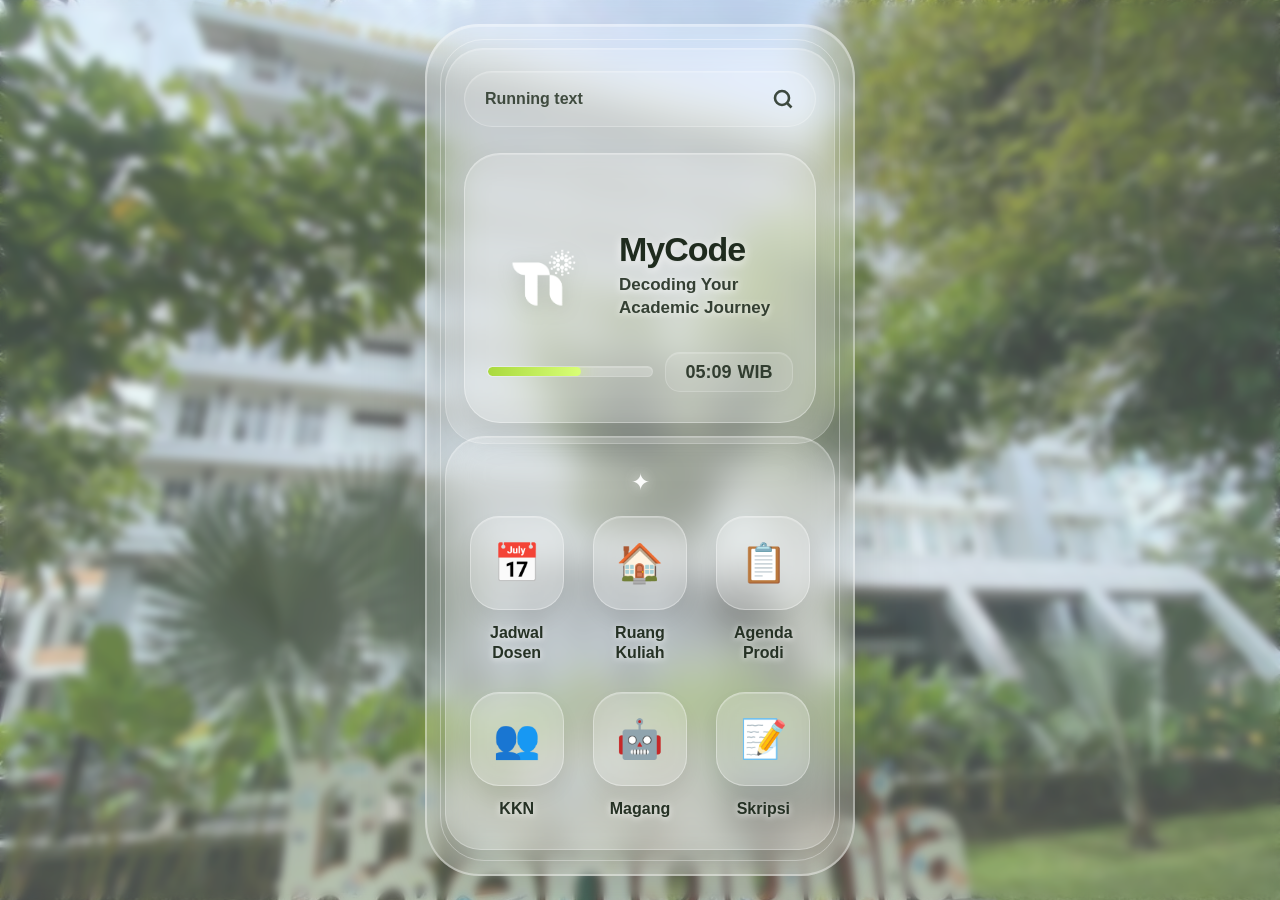
==== index.html @ 4a8749bf "Add files via upload" ====
<!DOCTYPE html>
<html lang="id">
<head>
  <meta charset="UTF-8" />
  <meta name="viewport" content="width=device-width, initial-scale=1.0" />
  <title>MyCode - TI UMY</title>
  <link rel="stylesheet" href="style.css" />
</head>
<body>
  <main class="app">
    <section class="top-panel">
      <div class="search">
        <span>Running text</span>
        <svg viewBox="0 0 24 24" fill="none" aria-hidden="true">
          <circle cx="11" cy="11" r="7"></circle>
          <path d="m16.5 16.5 4 4"></path>
        </svg>
      </div>

      <div class="hero">
        <div class="brand">
          <div class="logo-wrap">
            <img src="assets/logo-ti.png" alt="Logo TI UMY">
          </div>

          <div class="brand-text">
            <h1>MyCode</h1>
            <p>Decoding Your<br>Academic Journey</p>
          </div>
        </div>

        <div class="progress-line">
          <div class="progress"><div></div></div>
          <div class="clock-widget" aria-label="Jam WIB">
            <span class="clock-time" id="clock">00:00</span>
            <span class="clock-zone">WIB</span>
          </div>
        </div>
      </div>
    </section>

    <section class="bottom-panel">
      <div class="star">✦</div>
      <nav class="menu" aria-label="Menu utama">
        <a href="jadwal-dosen.html" aria-label="Buka halaman Jadwal Dosen">
          <div class="icon-card">📅</div>
          <div class="label">Jadwal<br>Dosen</div>
        </a>
        <a href="ruang-kuliah.html" aria-label="Buka halaman Ruang Kuliah">
          <div class="icon-card">🏠</div>
          <div class="label">Ruang<br>Kuliah</div>
        </a>
        <a href="agenda-prodi.html" aria-label="Buka halaman Agenda Prodi">
          <div class="icon-card">📋</div>
          <div class="label">Agenda<br>Prodi</div>
        </a>
        <a href="kkn.html" aria-label="Buka halaman KKN">
          <div class="icon-card">👥</div>
          <div class="label">KKN</div>
        </a>
        <a href="magang.html" aria-label="Buka halaman Magang">
          <div class="icon-card">🤖</div>
          <div class="label">Magang</div>
        </a>
        <a href="skripsi.html" aria-label="Buka halaman Skripsi">
          <div class="icon-card">📝</div>
          <div class="label">Skripsi</div>
        </a>
      </nav>
    </section>
  </main>

  <script src="script.js"></script>
</body>
</html>
---- style.css ----
:root {
  --white: rgba(255, 255, 255, 0.95);
  --green: #c9f35e;
  --green-dark: #a9d93e;
}

* {
  margin: 0;
  padding: 0;
  box-sizing: border-box;
}

html, body {
  width: 100%;
  min-height: 100%;
  font-family: "Segoe UI", Arial, sans-serif;
}

body {
  min-height: 100vh;
  display: flex;
  align-items: center;
  justify-content: center;
  padding: 18px;
  overflow-x: hidden;
  color: #263225;
  background:
    linear-gradient(rgba(230, 238, 246, 0.18), rgba(190, 203, 195, 0.28)),
    url("assets/bg-umy.jpg") center center / cover no-repeat fixed;
}

body::before {
  content: "";
  position: fixed;
  inset: 0;
  background: rgba(245, 248, 252, 0.10);
  backdrop-filter: blur(5px);
  -webkit-backdrop-filter: blur(5px);
  pointer-events: none;
  z-index: 0;
}

.app {
  position: relative;
  z-index: 1;
  width: min(92vw, 430px);
  min-height: 805px;
  border-radius: 54px;
  padding: 22px 18px 24px;
  background: rgba(255, 255, 255, 0.14);
  border: 2px solid rgba(255, 255, 255, 0.36);
  box-shadow:
    0 28px 80px rgba(0, 0, 0, 0.16),
    inset 0 1px 0 rgba(255, 255, 255, 0.30);
  backdrop-filter: blur(18px);
  -webkit-backdrop-filter: blur(18px);
  overflow: hidden;
}

.app::before {
  content: "";
  position: absolute;
  inset: 13px;
  border-radius: 44px;
  border: 1.5px solid rgba(255, 255, 255, 0.35);
  pointer-events: none;
  z-index: 1;
}

.top-panel {
  position: relative;
  z-index: 2;
  border-radius: 38px;
  padding: 22px 18px 20px;
  background: rgba(255, 255, 255, 0.13);
  border: 1.5px solid rgba(255, 255, 255, 0.24);
  backdrop-filter: blur(18px);
  -webkit-backdrop-filter: blur(18px);
  box-shadow: inset 0 1px 0 rgba(255, 255, 255, 0.20);
}

.search {
  height: 56px;
  border-radius: 999px;
  padding: 0 20px;
  margin-bottom: 26px;
  display: flex;
  align-items: center;
  justify-content: space-between;
  background: rgba(255,255,255,.11);
  border: 1.5px solid rgba(255,255,255,.25);
  color: rgba(38,50,37,.85);
  box-shadow: inset 0 1px 0 rgba(255,255,255,.15);
}

.search span { font-size: 16px; font-weight: 600; }
.search svg { width: 24px; height: 24px; stroke: rgba(38,50,37,.88); stroke-width: 2.6; }

.hero {
  position: relative;
  min-height: 270px;
  border-radius: 36px;
  padding: 24px 22px 20px;
  background: rgba(255,255,255,.13);
  border: 1.8px solid rgba(255,255,255,.34);
  backdrop-filter: blur(20px);
  -webkit-backdrop-filter: blur(20px);
  box-shadow: inset 0 1px 0 rgba(255,255,255,.24), 0 15px 36px rgba(0,0,0,.08);
  overflow: hidden;
}

.brand {
  position: relative;
  z-index: 2;
  display: flex;
  align-items: center;
  gap: 20px;
  margin-top: 42px;
}

.logo-wrap {
  width: 112px;
  height: 112px;
  flex: 0 0 112px;
  display: flex;
  align-items: center;
  justify-content: center;
}

.logo-wrap img {
  width: 104px;
  height: 104px;
  max-width: 100%;
  max-height: 100%;
  object-fit: contain;
  display: block;
  filter: drop-shadow(0 4px 10px rgba(0,0,0,.12)) brightness(1.08);
}

.brand-text {
  min-height: 104px;
  display: flex;
  flex-direction: column;
  justify-content: center;
  position: relative;
  z-index: 2;
  padding-right: 8px;
}

.brand-text h1 {
  font-size: 34px;
  line-height: 1;
  font-weight: 800;
  letter-spacing: -1px;
  color: #1f2b1e;
  text-shadow: 0 2px 8px rgba(255,255,255,.90), 0 1px 2px rgba(0,0,0,.10);
  margin-bottom: 8px;
}

.brand-text p {
  font-size: 17px;
  line-height: 1.32;
  font-weight: 600;
  color: rgba(38,50,37,.92);
  text-shadow: 0 1px 6px rgba(255,255,255,.82);
}

.progress-line {
  position: relative;
  z-index: 2;
  margin-top: 20px;
  display: flex;
  align-items: center;
  gap: 12px;
}

.progress {
  flex: 1 1 auto;
  min-width: 0;
  height: 11px;
  border-radius: 999px;
  background: rgba(255,255,255,.23);
  border: 1px solid rgba(255,255,255,.16);
  overflow: hidden;
  box-shadow: inset 0 1px 0 rgba(255,255,255,.18);
}

.progress div {
  width: 57%;
  height: 100%;
  border-radius: 999px;
  background: linear-gradient(90deg, var(--green-dark), #d9ff77);
  box-shadow: 0 0 18px rgba(201,243,94,.85);
}

.clock-widget {
  min-width: 128px;
  padding: 10px 14px;
  border-radius: 15px;
  background: rgba(255,255,255,.10);
  border: 1px solid rgba(255,255,255,.18);
  box-shadow: inset 0 1px 0 rgba(255,255,255,.16);
  display: inline-flex;
  align-items: center;
  justify-content: center;
  gap: 6px;
  text-align: center;
  line-height: 1;
  white-space: nowrap;
}

.clock-time,
.clock-zone {
  font-size: 18px;
  font-weight: 800;
  line-height: 1;
  margin: 0;
  display: inline-block;
  color: rgba(38,50,37,.92);
}

.bottom-panel {
  position: relative;
  z-index: 4;
  margin-top: -8px;
  padding: 32px 16px 30px;
  border-radius: 40px 40px 36px 36px;
  background: rgba(255,255,255,.15);
  border: 1.7px solid rgba(255,255,255,.28);
  backdrop-filter: blur(20px);
  -webkit-backdrop-filter: blur(20px);
  box-shadow: inset 0 1px 0 rgba(255,255,255,.20), 0 15px 36px rgba(0,0,0,.06);
}

.star {
  position: relative;
  z-index: 2;
  text-align: center;
  margin-bottom: 20px;
  font-size: 23px;
  color: rgba(255,255,255,.94);
  text-shadow: 0 0 13px rgba(255,255,255,.75);
}

.menu {
  position: relative;
  z-index: 2;
  display: grid;
  grid-template-columns: repeat(3, 1fr);
  gap: 28px 14px;
}

.menu a {
  display: block;
  text-decoration: none;
  color: #263225;
  text-align: center;
  -webkit-tap-highlight-color: transparent;
  transition: transform .22s ease, filter .22s ease;
}

.menu a:hover { transform: translateY(-5px); filter: brightness(1.08); }
.menu a:active { transform: scale(.96); }

.icon-card {
  width: 94px;
  height: 94px;
  margin: 0 auto 13px;
  border-radius: 29px;
  background: rgba(255,255,255,.15);
  border: 1.7px solid rgba(255,255,255,.34);
  display: grid;
  place-items: center;
  font-size: 38px;
  box-shadow: inset 0 1px 0 rgba(255,255,255,.23), 0 10px 20px rgba(0,0,0,.06);
  backdrop-filter: blur(18px);
  -webkit-backdrop-filter: blur(18px);
}

.label {
  font-size: 16px;
  font-weight: 800;
  line-height: 1.28;
  color: #263225;
  text-shadow: 0 1px 6px rgba(255,255,255,.82);
}

@media (max-width: 480px) {
  body { padding: 10px; align-items: flex-start; }
  .app {
    width: 100%;
    min-height: calc(100vh - 20px);
    border-radius: 42px;
    padding: 18px 14px 20px;
  }
  .app::before { inset: 10px; border-radius: 34px; }
  .top-panel { border-radius: 32px; padding: 18px 14px 22px; }
  .search { height: 52px; margin-bottom: 22px; }
  .hero { min-height: 245px; padding: 22px 18px 18px; }
  .brand { margin-top: 34px; gap: 14px; }
  .logo-wrap { width: 102px; height: 102px; flex: 0 0 102px; }
  .logo-wrap img { width: 94px; height: 94px; }
  .brand-text { min-height: 94px; padding-right: 0; }
  .brand-text h1 { font-size: 29px; margin-bottom: 8px; }
  .brand-text p { font-size: 14px; line-height: 1.28; }
  .progress-line { margin-top: 18px; gap: 10px; }
  .clock-widget { min-width: 116px; padding: 9px 12px; gap: 5px; }
  .clock-time, .clock-zone { font-size: 16px; }
  .bottom-panel { padding: 30px 12px 26px; }
  .menu { gap: 25px 8px; }
  .icon-card { width: 82px; height: 82px; border-radius: 25px; font-size: 34px; }
  .label { font-size: 14px; }
}
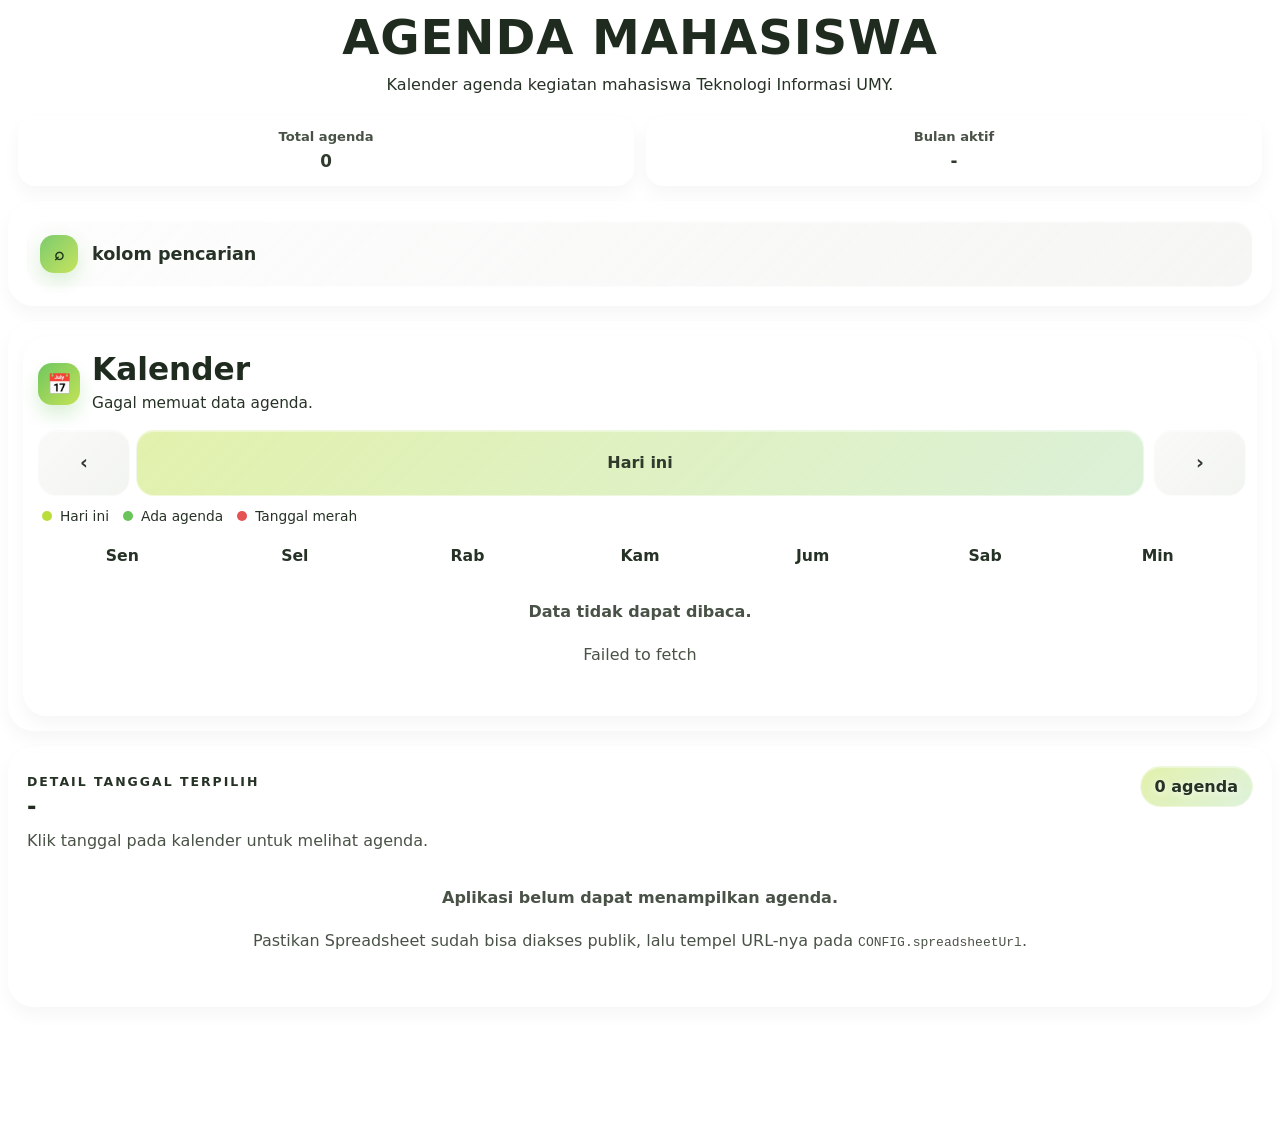
==== commit c51b112e: "Add files via upload" ====
--- a/index.html
+++ b/index.html
@@ -1,75 +1,1614 @@
 <!DOCTYPE html>
 <html lang="id">
 <head>
-  <meta charset="UTF-8" />
-  <meta name="viewport" content="width=device-width, initial-scale=1.0" />
-  <title>MyCode - TI UMY</title>
-  <link rel="stylesheet" href="style.css" />
+  <meta charset="UTF-8">
+  <meta name="viewport" content="width=device-width, initial-scale=1.0">
+  <title>Agenda Kegiatan Mahasiswa</title>
+  <meta name="description" content="Kalender agenda kegiatan mahasiswa berbasis Google Spreadsheet untuk GitHub Pages.">
+  <style>
+    :root{
+      --bg1:#b9c4b0;
+      --bg2:#d7dcd4;
+      --bg3:#8ea17d;
+      --card:rgba(235,238,232,0.55);
+      --card-strong:rgba(245,247,242,0.72);
+      --line:rgba(255,255,255,0.55);
+      --line-soft:rgba(255,255,255,0.28);
+      --text:#2f3a2d;
+      --muted:#495246;
+      --soft:#7c8378;
+      --primary:#b9de3a;
+      --primary-deep:#69c45a;
+      --danger:#e65151;
+      --danger-soft:rgba(230,81,81,0.12);
+      --shadow:0 18px 40px rgba(62,74,55,0.16);
+      --radius-xl:34px;
+      --radius-lg:24px;
+      --radius-md:18px;
+      --radius-sm:14px;
+      --font:Inter, ui-sans-serif, system-ui, -apple-system, BlinkMacSystemFont, "Segoe UI", sans-serif;
+    }
+
+    *{box-sizing:border-box}
+    html{scroll-behavior:smooth}
+    body{
+      margin:0;
+      min-height:100vh;
+      font-family:var(--font);
+      color:var(--text);
+      background:
+        radial-gradient(circle at 12% 18%, rgba(255,255,255,0.65), transparent 22%),
+        radial-gradient(circle at 82% 22%, rgba(183,204,149,0.5), transparent 18%),
+        radial-gradient(circle at 28% 80%, rgba(255,255,255,0.38), transparent 20%),
+        linear-gradient(135deg, var(--bg1), var(--bg2) 42%, #c8d0c1 70%, var(--bg3));
+      overflow-x:hidden;
+    }
+
+    body::before,
+    body::after{
+      content:"";
+      position:fixed;
+      inset:auto;
+      border-radius:999px;
+      filter:blur(85px);
+      opacity:.38;
+      pointer-events:none;
+      z-index:0;
+    }
+    body::before{
+      width:320px;height:320px;
+      left:-60px;top:120px;
+      background:rgba(120,163,88,.65);
+    }
+    body::after{
+      width:360px;height:360px;
+      right:-80px;top:40px;
+      background:rgba(255,255,255,.55);
+    }
+
+    button,input{font:inherit}
+    a{color:inherit}
+    .hidden{display:none !important}
+
+    .page-shell{
+      position:relative;
+      z-index:1;
+      width:min(780px, calc(100% - 24px));
+      margin:18px auto 34px;
+      padding:16px;
+    }
+
+    .page-shell::before,
+    .page-shell::after{
+      content:"";
+      position:absolute;
+      inset:0;
+      border-radius:40px;
+      background:rgba(240,243,237,0.26);
+      border:1px solid rgba(255,255,255,0.32);
+      backdrop-filter:blur(12px);
+      box-shadow:inset 0 1px 0 rgba(255,255,255,0.35);
+      pointer-events:none;
+    }
+    .page-shell::before{transform:translate(10px,10px); opacity:.6}
+    .page-shell::after{transform:translate(20px,20px); opacity:.32}
+
+    .app-card{
+      position:relative;
+      border-radius:38px;
+      background:linear-gradient(135deg, rgba(235,239,232,.78), rgba(217,223,212,.60));
+      border:1px solid rgba(255,255,255,.5);
+      backdrop-filter:blur(22px);
+      box-shadow:var(--shadow), inset 0 1px 0 rgba(255,255,255,.42);
+      padding:28px 20px 22px;
+    }
+
+    .app-header{
+      text-align:center;
+      padding:2px 10px 18px;
+    }
+
+    .eyebrow{
+      margin:0 0 8px;
+      font-size:.78rem;
+      letter-spacing:.16em;
+      font-weight:800;
+      text-transform:uppercase;
+      color:#4c5c47;
+    }
+
+    .app-header h1{
+      margin:0;
+      font-size:clamp(2rem, 5vw, 3rem);
+      line-height:1.05;
+      letter-spacing:.02em;
+      font-weight:900;
+      color:#2f3a2d;
+      text-transform:uppercase;
+    }
+
+    .subtitle{
+      margin:10px 0 0;
+      font-size:1rem;
+      color:var(--muted);
+      line-height:1.6;
+    }
+
+    .stats-strip{
+      display:grid;
+      grid-template-columns:repeat(2, minmax(0,1fr));
+      gap:12px;
+      margin-top:18px;
+    }
+
+    .stat-chip{
+      background:linear-gradient(135deg, rgba(246,248,244,.7), rgba(225,230,221,.55));
+      border:1px solid rgba(255,255,255,.48);
+      border-radius:18px;
+      padding:12px 14px;
+      box-shadow:inset 0 1px 0 rgba(255,255,255,.4);
+    }
+
+    .stat-chip span{
+      display:block;
+      font-size:.82rem;
+      color:var(--muted);
+      margin-bottom:6px;
+      font-weight:700;
+    }
+
+    .stat-chip strong{
+      display:block;
+      font-size:1.05rem;
+      line-height:1.35;
+      color:var(--text);
+    }
+
+    .config-tip{
+      margin:0 4px 14px;
+      padding:12px 14px;
+      border-radius:18px;
+      background:rgba(255,255,255,.26);
+      border:1px dashed rgba(255,255,255,.48);
+      color:var(--muted);
+      line-height:1.6;
+      font-size:.92rem;
+    }
+    .config-tip code{
+      background:rgba(47,58,45,.08);
+      padding:2px 6px;
+      border-radius:8px;
+    }
+
+    .search-panel,
+    .calendar-panel,
+    .detail-panel{
+      background:linear-gradient(135deg, rgba(241,243,239,.62), rgba(223,228,219,.48));
+      border:1px solid rgba(255,255,255,.48);
+      border-radius:26px;
+      box-shadow:inset 0 1px 0 rgba(255,255,255,.42);
+      backdrop-filter:blur(16px);
+    }
+
+    .search-panel{
+      padding:18px;
+      margin-bottom:16px;
+    }
+
+    .search-row{
+      display:grid;
+      grid-template-columns:minmax(0,1fr);
+      gap:12px;
+      align-items:center;
+    }
+
+    .search-wrap{
+      display:flex;
+      align-items:center;
+      gap:12px;
+      min-height:66px;
+      padding:0 18px 0 12px;
+      border-radius:20px;
+      background:linear-gradient(135deg, rgba(250,251,249,.48), rgba(224,228,220,.30));
+      border:1px solid rgba(255,255,255,.5);
+      box-shadow:inset 0 1px 0 rgba(255,255,255,.45);
+    }
+
+    .search-wrap:focus-within{
+      border-color:rgba(185,222,58,.78);
+      box-shadow:0 10px 18px rgba(98,124,57,.10), inset 0 1px 0 rgba(255,255,255,.45);
+    }
+
+    .search-icon-btn{
+      border:0;
+      background:transparent;
+      padding:0;
+      display:inline-flex;
+      align-items:center;
+      justify-content:center;
+      cursor:pointer;
+      flex-shrink:0;
+    }
+
+    .search-icon{
+      width:38px;
+      height:38px;
+      border-radius:14px;
+      display:inline-flex;
+      align-items:center;
+      justify-content:center;
+      background:linear-gradient(135deg, rgba(106,196,90,.88), rgba(186,222,58,.82));
+      color:#20351b;
+      font-size:1.05rem;
+      font-weight:900;
+      flex-shrink:0;
+      box-shadow:0 8px 18px rgba(106,196,90,.22);
+      transition:transform .18s ease, box-shadow .18s ease, filter .18s ease;
+    }
+
+    .search-icon-btn:hover .search-icon,
+    .search-icon-btn:focus-visible .search-icon{
+      transform:translateY(-1px) scale(1.02);
+      box-shadow:0 10px 20px rgba(106,196,90,.26);
+      filter:brightness(1.02);
+    }
+
+    .search-icon-btn:focus-visible{
+      outline:none;
+    }
+
+    .search-wrap input{
+      width:100%;
+      border:0;
+      outline:0;
+      background:transparent;
+      color:var(--text);
+      font-size:1.1rem;
+      font-weight:700;
+    }
+    .search-wrap input::placeholder{color:#5f685d; font-weight:700}
+
+    .ghost-btn,
+    .secondary-btn,
+    .nav-btn{
+      border:1px solid rgba(255,255,255,.48);
+      border-radius:18px;
+      background:linear-gradient(135deg, rgba(246,248,245,.62), rgba(223,228,219,.4));
+      color:var(--text);
+      cursor:pointer;
+      box-shadow:inset 0 1px 0 rgba(255,255,255,.42);
+      transition:transform .18s ease, box-shadow .18s ease, background .18s ease;
+      font-weight:800;
+    }
+
+    .ghost-btn,
+    .secondary-btn{
+      min-height:66px;
+      padding:0 18px;
+    }
+
+    .nav-btn{
+      min-height:54px;
+      min-width:92px;
+      padding:0 14px;
+      font-size:1.2rem;
+    }
+
+    .secondary-btn{
+      background:linear-gradient(135deg, rgba(186,222,58,.42), rgba(106,196,90,.24));
+    }
+
+    .ghost-btn:hover,
+    .secondary-btn:hover,
+    .nav-btn:hover{
+      transform:translateY(-1px);
+      box-shadow:0 10px 18px rgba(62,74,55,.12), inset 0 1px 0 rgba(255,255,255,.42);
+    }
+
+    .calendar-panel{
+      padding:14px;
+      margin-bottom:16px;
+    }
+
+    .month-card{
+      padding:14px;
+      border-radius:24px;
+      background:linear-gradient(135deg, rgba(244,246,241,.52), rgba(221,227,217,.34));
+      border:1px solid rgba(255,255,255,.45);
+      box-shadow:inset 0 1px 0 rgba(255,255,255,.42);
+    }
+
+    .month-head{
+      display:flex;
+      align-items:center;
+      gap:12px;
+      margin-bottom:14px;
+    }
+
+    .month-icon{
+      width:42px;
+      height:42px;
+      border-radius:14px;
+      display:flex;
+      align-items:center;
+      justify-content:center;
+      background:linear-gradient(135deg, rgba(106,196,90,.96), rgba(186,222,58,.86));
+      box-shadow:0 10px 18px rgba(106,196,90,.24);
+      font-size:1.25rem;
+    }
+
+    .month-title-wrap h2{
+      margin:0;
+      font-size:1.95rem;
+      line-height:1.1;
+      color:var(--text);
+      font-weight:900;
+    }
+
+    .month-title-wrap p{
+      margin:6px 0 0;
+      color:var(--muted);
+      line-height:1.55;
+      font-size:.96rem;
+    }
+
+    .month-controls{
+      display:grid;
+      grid-template-columns:88px minmax(0,1fr) 88px;
+      gap:10px;
+      margin-bottom:12px;
+    }
+
+    .legend{
+      display:flex;
+      gap:14px;
+      flex-wrap:wrap;
+      align-items:center;
+      font-size:.86rem;
+      color:var(--muted);
+      margin:0 4px 14px;
+    }
+    .legend span{display:inline-flex; align-items:center; gap:8px}
+    .legend-dot{
+      width:10px;
+      height:10px;
+      border-radius:999px;
+      display:inline-block;
+      box-shadow:0 0 0 4px rgba(255,255,255,.18);
+    }
+    .today-dot{background:var(--primary)}
+    .agenda-dot{background:var(--primary-deep)}
+    .holiday-dot{background:var(--danger)}
+
+    .calendar-head{
+      display:grid;
+      grid-template-columns:repeat(7, minmax(0,1fr));
+      gap:8px;
+      margin-bottom:8px;
+      padding:0 2px;
+    }
+    .calendar-head div{
+      text-align:center;
+      padding:8px 2px;
+      font-size:.98rem;
+      font-weight:800;
+      color:#2f3a2d;
+    }
+    .calendar-head div:last-child{color:var(--danger)}
+
+    .calendar-grid{
+      display:grid;
+      grid-template-columns:repeat(7, minmax(0,1fr));
+      gap:8px;
+    }
+
+    .calendar-cell{
+      min-height:78px;
+      border:1px solid rgba(255,255,255,.42);
+      border-radius:16px;
+      background:linear-gradient(135deg, rgba(249,250,248,.4), rgba(224,229,220,.22));
+      box-shadow:inset 0 1px 0 rgba(255,255,255,.42);
+      position:relative;
+      padding:10px 8px 20px;
+      cursor:pointer;
+      overflow:hidden;
+      transition:transform .16s ease, box-shadow .16s ease, border-color .16s ease;
+    }
+
+    .calendar-cell:hover{
+      transform:translateY(-1px);
+      box-shadow:0 10px 16px rgba(62,74,55,.10), inset 0 1px 0 rgba(255,255,255,.42);
+    }
+
+    .calendar-cell.outside-month{
+      opacity:.42;
+    }
+
+    .calendar-cell.selected{
+      border-color:rgba(185,222,58,.95);
+      box-shadow:0 12px 22px rgba(98,124,57,.12), inset 0 0 0 1px rgba(185,222,58,.65);
+    }
+
+    .calendar-cell.today .calendar-day-number{
+      border:2px solid rgba(185,222,58,.95);
+      background:rgba(255,255,255,.26);
+    }
+
+    .calendar-cell.selected .calendar-day-number{
+      border:2px solid rgba(185,222,58,.95);
+      background:rgba(185,222,58,.18);
+    }
+
+    .calendar-cell.holiday .calendar-day-number,
+    .calendar-cell.sunday .calendar-day-number{
+      color:var(--danger);
+    }
+
+    .calendar-day-top{
+      display:flex;
+      align-items:flex-start;
+      justify-content:flex-start;
+      margin-bottom:0;
+    }
+
+    .calendar-day-number{
+      width:34px;
+      height:34px;
+      display:flex;
+      align-items:center;
+      justify-content:center;
+      border-radius:999px;
+      border:2px solid transparent;
+      color:var(--text);
+      font-weight:900;
+      font-size:1.08rem;
+      line-height:1;
+      margin:0 auto;
+    }
+
+    .day-flags,
+    .calendar-holiday-name,
+    .calendar-agenda-preview{
+      display:none !important;
+    }
+
+    .agenda-markers{
+      position:absolute;
+      left:0;
+      right:0;
+      bottom:7px;
+      display:flex;
+      justify-content:center;
+      align-items:center;
+      gap:6px;
+    }
+
+    .marker-dot{
+      width:5px;
+      height:5px;
+      border-radius:999px;
+      background:var(--primary-deep);
+      box-shadow:none;
+    }
+
+    .marker-text{
+      display:none;
+    }
+
+    .calendar-cell.holiday .agenda-markers .marker-dot,
+    .calendar-cell.sunday .agenda-markers .marker-dot{
+      background:var(--danger);
+    }
+
+    .detail-panel{
+      padding:18px;
+    }
+
+    .detail-header{
+      display:flex;
+      justify-content:space-between;
+      gap:12px;
+      align-items:flex-start;
+      margin-bottom:14px;
+    }
+
+    .detail-header h2{
+      margin:0;
+      font-size:1.42rem;
+      line-height:1.3;
+    }
+
+    .detail-header p{
+      margin:6px 0 0;
+      color:var(--muted);
+      line-height:1.6;
+    }
+
+    .selected-badge{
+      flex-shrink:0;
+      background:linear-gradient(135deg, rgba(186,222,58,.42), rgba(106,196,90,.22));
+      border:1px solid rgba(255,255,255,.45);
+      border-radius:999px;
+      padding:10px 14px;
+      font-weight:900;
+      color:var(--text);
+      box-shadow:inset 0 1px 0 rgba(255,255,255,.42);
+      white-space:nowrap;
+    }
+
+    .holiday-banner{
+      margin-bottom:12px;
+      padding:12px 14px;
+      border-radius:16px;
+      background:rgba(230,81,81,.1);
+      color:#a83b3b;
+      border:1px solid rgba(230,81,81,.16);
+      line-height:1.6;
+      font-size:.95rem;
+    }
+
+    .agenda-list{
+      display:grid;
+      gap:12px;
+    }
+
+    .agenda-card{
+      border-radius:20px;
+      border:1px solid rgba(255,255,255,.45);
+      background:linear-gradient(135deg, rgba(249,250,248,.5), rgba(224,229,220,.3));
+      box-shadow:inset 0 1px 0 rgba(255,255,255,.42);
+      padding:16px;
+    }
+
+    .agenda-card-top{
+      display:flex;
+      justify-content:space-between;
+      gap:10px;
+      align-items:flex-start;
+      margin-bottom:12px;
+    }
+
+    .agenda-category{
+      margin:0 0 6px;
+      color:#57734a;
+      font-size:.8rem;
+      font-weight:900;
+      text-transform:uppercase;
+      letter-spacing:.08em;
+    }
+
+    .agenda-title{
+      margin:0;
+      font-size:1.12rem;
+      line-height:1.45;
+      color:var(--text);
+    }
+
+    .agenda-status{
+      border-radius:999px;
+      padding:8px 10px;
+      background:linear-gradient(135deg, rgba(186,222,58,.35), rgba(106,196,90,.18));
+      border:1px solid rgba(255,255,255,.42);
+      font-size:.78rem;
+      font-weight:900;
+      text-align:center;
+      min-width:110px;
+    }
+
+    .agenda-meta-grid{
+      display:grid;
+      grid-template-columns:repeat(2, minmax(0,1fr));
+      gap:10px;
+      margin-bottom:12px;
+    }
+
+    .agenda-meta-grid div{
+      border-radius:16px;
+      background:rgba(255,255,255,.22);
+      border:1px solid rgba(255,255,255,.36);
+      padding:12px;
+    }
+
+    .agenda-meta-grid span{
+      display:block;
+      color:var(--muted);
+      font-size:.78rem;
+      margin-bottom:6px;
+      font-weight:700;
+    }
+
+    .agenda-meta-grid strong{
+      display:block;
+      line-height:1.55;
+      color:var(--text);
+    }
+
+    .agenda-description{
+      margin:0 0 12px;
+      color:var(--muted);
+      line-height:1.72;
+    }
+
+    .agenda-tags{
+      display:flex;
+      flex-wrap:wrap;
+      gap:8px;
+      margin-bottom:12px;
+    }
+
+    .agenda-tag{
+      display:inline-flex;
+      align-items:center;
+      gap:6px;
+      border-radius:999px;
+      padding:8px 10px;
+      background:rgba(255,255,255,.24);
+      border:1px solid rgba(255,255,255,.36);
+      color:var(--text);
+      font-size:.82rem;
+      font-weight:800;
+    }
+
+    .agenda-links{
+      display:flex;
+      gap:10px;
+      flex-wrap:wrap;
+      margin-bottom:10px;
+    }
+
+    .agenda-links a{
+      text-decoration:none;
+      padding:10px 14px;
+      border-radius:999px;
+      background:linear-gradient(135deg, rgba(106,196,90,.92), rgba(186,222,58,.82));
+      color:#20351b;
+      font-weight:900;
+      box-shadow:0 8px 16px rgba(106,196,90,.18);
+    }
+
+    .agenda-footer{
+      display:flex;
+      justify-content:space-between;
+      gap:10px;
+      flex-wrap:wrap;
+      color:var(--muted);
+      font-size:.84rem;
+      padding-top:8px;
+      border-top:1px solid rgba(255,255,255,.34);
+    }
+
+    .empty-state{
+      padding:16px;
+      border-radius:18px;
+      background:rgba(255,255,255,.18);
+      border:1px solid rgba(255,255,255,.32);
+      color:var(--muted);
+      line-height:1.7;
+      text-align:center;
+    }
+
+    @media (max-width: 720px){
+      .page-shell{
+        width:min(100% - 14px, 780px);
+        padding:10px;
+        margin:10px auto 26px;
+      }
+      .page-shell::before{transform:translate(7px,7px)}
+      .page-shell::after{transform:translate(14px,14px)}
+      .app-card{padding:22px 14px 18px}
+      .month-title-wrap h2{font-size:1.7rem}
+      .month-controls{grid-template-columns:70px minmax(0,1fr) 70px}
+      .nav-btn{min-width:70px}
+      .stats-strip,
+      .agenda-meta-grid,
+      .search-row{grid-template-columns:1fr}
+      .ghost-btn,.secondary-btn{min-height:58px}
+      .calendar-head div{font-size:.86rem}
+      .calendar-cell{min-height:66px;padding:8px 4px 16px}
+      .calendar-day-number{width:30px;height:30px;font-size:1rem}
+      .detail-header,
+      .agenda-card-top,
+      .agenda-footer{flex-direction:column}
+      .selected-badge{white-space:normal}
+    }
+  </style>
+<style>
+
+          html,
+          body {
+            background: transparent !important;
+            background-image: none !important;
+            min-height: 100% !important;
+            width: 100% !important;
+            overflow-x: hidden !important;
+            overflow-y: auto !important;
+            scrollbar-width: none !important;
+            -ms-overflow-style: none !important;
+            color: #263225 !important;
+          }
+
+          html::-webkit-scrollbar,
+          body::-webkit-scrollbar,
+          *::-webkit-scrollbar,
+          .page-shell::-webkit-scrollbar,
+          .app-card::-webkit-scrollbar,
+          .detail-panel::-webkit-scrollbar,
+          .agenda-list::-webkit-scrollbar {
+            width: 0 !important;
+            height: 0 !important;
+            display: none !important;
+            background: transparent !important;
+          }
+
+          *,
+          .page-shell,
+          .app-card,
+          .detail-panel,
+          .agenda-list {
+            scrollbar-width: none !important;
+            -ms-overflow-style: none !important;
+          }
+
+          body {
+            display: block !important;
+            padding: 0 !important;
+            margin: 0 !important;
+          }
+
+          body::before,
+          body::after,
+          .page-shell::before,
+          .page-shell::after {
+            display: none !important;
+            content: none !important;
+            opacity: 0 !important;
+            background: transparent !important;
+            box-shadow: none !important;
+            border: 0 !important;
+          }
+
+          .page-shell,
+          .app-card {
+            width: 100% !important;
+            max-width: 100% !important;
+            min-height: auto !important;
+            height: auto !important;
+            margin: 0 !important;
+          }
+
+          .page-shell {
+            padding: 0 !important;
+            background: transparent !important;
+            border: 0 !important;
+            box-shadow: none !important;
+            backdrop-filter: none !important;
+            -webkit-backdrop-filter: none !important;
+          }
+
+          .app-card {
+            padding: 8px 8px 116px !important;
+            border-radius: 0 !important;
+            background: transparent !important;
+            border: 0 !important;
+            box-shadow: none !important;
+            backdrop-filter: none !important;
+            -webkit-backdrop-filter: none !important;
+            overflow: visible !important;
+          }
+
+          .app-header {
+            padding: 4px 10px 16px !important;
+          }
+
+          .search-panel,
+          .calendar-panel,
+          .detail-panel,
+          .month-card,
+          .stat-chip {
+            background: rgba(255,255,255,.22) !important;
+            border: 1.3px solid rgba(255,255,255,.46) !important;
+            box-shadow: inset 0 1px 0 rgba(255,255,255,.26), 0 8px 18px rgba(0,0,0,.04) !important;
+            backdrop-filter: blur(10px) !important;
+            -webkit-backdrop-filter: blur(10px) !important;
+          }
+
+          .config-tip {
+            background: rgba(255,255,255,.18) !important;
+            border-color: rgba(255,255,255,.46) !important;
+            color: #485244 !important;
+          }
+
+          h1,
+          h2,
+          h3,
+          .subtitle,
+          .eyebrow,
+          .calendar-head div,
+          .month-title-wrap p,
+          .legend,
+          .agenda-description,
+          .agenda-footer,
+          .selected-badge,
+          .agenda-meta-grid span,
+          .agenda-meta-grid strong,
+          .agenda-status,
+          .agenda-title,
+          .agenda-category,
+          .agenda-tag,
+          .search-wrap input,
+          .search-wrap input::placeholder {
+            color: #263225 !important;
+            text-shadow: 0 1px 6px rgba(255,255,255,.82) !important;
+          }
+
+          .app-header h1,
+          .month-title-wrap h2,
+          .detail-header h2 {
+            color: #1f2b1e !important;
+            text-shadow: 0 2px 8px rgba(255,255,255,.90), 0 1px 2px rgba(0,0,0,.08) !important;
+          }
+
+          .calendar-cell.outside-month {
+            opacity: .56 !important;
+          }
+
+          .calendar-cell.today .calendar-day-number {
+            border-color: rgba(185,222,58,.95) !important;
+            background: rgba(185,222,58,.18) !important;
+          }
+
+          .calendar-cell.sunday .calendar-day-number,
+          .calendar-cell.holiday .calendar-day-number {
+            color: #d13b3b !important;
+          }
+
+          .legend-dot {
+            box-shadow: none !important;
+          }
+
+          .agenda-links a {
+            color: #20351b !important;
+            text-shadow: none !important;
+          }
+
+          @media (max-width: 480px) {
+            .app-card {
+              padding: 6px 6px 116px !important;
+            }
+
+            .app-header {
+              padding-bottom: 14px !important;
+            }
+
+            .month-title-wrap h2 {
+              font-size: 1.58rem !important;
+            }
+
+            .calendar-cell {
+              min-height: 64px !important;
+            }
+
+            .calendar-day-number {
+              width: 30px !important;
+              height: 30px !important;
+              font-size: 1rem !important;
+            }
+          }
+        
+</style>
 </head>
 <body>
-  <main class="app">
-    <section class="top-panel">
-      <div class="search">
-        <span>Running text</span>
-        <svg viewBox="0 0 24 24" fill="none" aria-hidden="true">
-          <circle cx="11" cy="11" r="7"></circle>
-          <path d="m16.5 16.5 4 4"></path>
-        </svg>
-      </div>
-
-      <div class="hero">
-        <div class="brand">
-          <div class="logo-wrap">
-            <img src="assets/logo-ti.png" alt="Logo TI UMY">
+  <div class="page-shell">
+    <div class="app-card">
+      <header class="app-header">
+              <h1>Agenda Mahasiswa</h1>
+        <p class="subtitle">Kalender agenda kegiatan mahasiswa Teknologi Informasi UMY.</p>
+        <div class="stats-strip">
+          <div class="stat-chip">
+            <span>Total agenda</span>
+            <strong id="agendaCount">0</strong>
           </div>
-
-          <div class="brand-text">
-            <h1>MyCode</h1>
-            <p>Decoding Your<br>Academic Journey</p>
+          <div class="stat-chip">
+            <span>Bulan aktif</span>
+            <strong id="activeMonthLabel">-</strong>
           </div>
         </div>
-
-        <div class="progress-line">
-          <div class="progress"><div></div></div>
-          <div class="clock-widget" aria-label="Jam WIB">
-            <span class="clock-time" id="clock">00:00</span>
-            <span class="clock-zone">WIB</span>
+      </header>
+
+      <div class="config-tip hidden" id="configTip">
+        Data masih belum terhubung. Pastikan URL ada pada <code>CONFIG.spreadsheetUrl</code>.
+      </div>
+
+      <section class="search-panel">
+        <div class="search-row">
+          <div class="search-wrap">
+            <button id="searchBtn" class="search-icon-btn" type="button" aria-label="Cari agenda">
+              <span class="search-icon">⌕</span>
+            </button>
+            <input id="searchInput" type="search" placeholder="kolom pencarian">
           </div>
         </div>
+      </section>
+
+      <section class="calendar-panel">
+        <div class="month-card">
+          <div class="month-head">
+            <div class="month-icon">📅</div>
+            <div class="month-title-wrap">
+              <h2 id="monthTitle">Kalender</h2>
+              <p id="calendarHint">Memuat data agenda...</p>
+            </div>
+          </div>
+
+          <div class="month-controls">
+            <button id="prevMonthBtn" class="nav-btn" type="button" aria-label="Bulan sebelumnya">‹</button>
+            <button id="todayBtn" class="secondary-btn" type="button">Hari ini</button>
+            <button id="nextMonthBtn" class="nav-btn" type="button" aria-label="Bulan berikutnya">›</button>
+          </div>
+
+          <div class="legend">
+            <span><i class="legend-dot today-dot"></i>Hari ini</span>
+            <span><i class="legend-dot agenda-dot"></i>Ada agenda</span>
+            <span><i class="legend-dot holiday-dot"></i>Tanggal merah</span>
+          </div>
+
+          <div class="calendar-head" id="calendarHead"></div>
+          <div class="calendar-grid" id="calendarGrid"></div>
+        </div>
+      </section>
+
+      <section class="detail-panel">
+        <div class="detail-header">
+          <div>
+            <p class="eyebrow">Detail tanggal terpilih</p>
+            <h2 id="selectedDateTitle">-</h2>
+            <p id="selectedDateMeta">Klik tanggal pada kalender untuk melihat agenda.</p>
+          </div>
+          <div class="selected-badge" id="selectedCountBadge">0 agenda</div>
+        </div>
+
+        <div id="holidayBanner" class="holiday-banner hidden"></div>
+        <div id="agendaList" class="agenda-list"></div>
+      </section>
+    </div>
+  </div>
+
+  <template id="agendaCardTemplate">
+    <article class="agenda-card">
+      <div class="agenda-card-top">
+        <div>
+          <p class="agenda-category"></p>
+          <h3 class="agenda-title"></h3>
+        </div>
+        <span class="agenda-status"></span>
       </div>
-    </section>
-
-    <section class="bottom-panel">
-      <div class="star">✦</div>
-      <nav class="menu" aria-label="Menu utama">
-        <a href="jadwal-dosen.html" aria-label="Buka halaman Jadwal Dosen">
-          <div class="icon-card">📅</div>
-          <div class="label">Jadwal<br>Dosen</div>
-        </a>
-        <a href="ruang-kuliah.html" aria-label="Buka halaman Ruang Kuliah">
-          <div class="icon-card">🏠</div>
-          <div class="label">Ruang<br>Kuliah</div>
-        </a>
-        <a href="agenda-prodi.html" aria-label="Buka halaman Agenda Prodi">
-          <div class="icon-card">📋</div>
-          <div class="label">Agenda<br>Prodi</div>
-        </a>
-        <a href="kkn.html" aria-label="Buka halaman KKN">
-          <div class="icon-card">👥</div>
-          <div class="label">KKN</div>
-        </a>
-        <a href="magang.html" aria-label="Buka halaman Magang">
-          <div class="icon-card">🤖</div>
-          <div class="label">Magang</div>
-        </a>
-        <a href="skripsi.html" aria-label="Buka halaman Skripsi">
-          <div class="icon-card">📝</div>
-          <div class="label">Skripsi</div>
-        </a>
-      </nav>
-    </section>
-  </main>
-
-  <script src="script.js"></script>
+
+      <div class="agenda-meta-grid">
+        <div><span>Waktu</span><strong class="agenda-time">-</strong></div>
+        <div><span>Lokasi</span><strong class="agenda-location">-</strong></div>
+        <div><span>Penyelenggara</span><strong class="agenda-organizer">-</strong></div>
+        <div><span>Peserta</span><strong class="agenda-target">-</strong></div>
+      </div>
+
+      <p class="agenda-description"></p>
+      <div class="agenda-tags"></div>
+
+      <div class="agenda-links">
+        <a class="agenda-register hidden" target="_blank" rel="noopener noreferrer">Pendaftaran</a>
+        <a class="agenda-poster hidden" target="_blank" rel="noopener noreferrer">Poster</a>
+      </div>
+
+      <div class="agenda-footer">
+        <span class="agenda-contact">Kontak: -</span>
+        <span class="agenda-source">Sumber: -</span>
+      </div>
+    </article>
+  </template>
+
+  <script>
+
+    const CONFIG = {
+      spreadsheetUrl: "https://docs.google.com/spreadsheets/d/e/2PACX-1vQ2ZZEAnDNqv4szhclwE9n5aRbF7d4IFiOdrrex8ZIlyE7hkzjh0JiC3jlW-_Uu8A/pub?gid=186972263&single=true&output=csv",
+      sheetName: "Agenda_Kegiatan",
+      sheetGid: "",
+      holidayCountryCode: "ID",
+      holidayApiBase: "https://date.nager.at/api/v3/PublicHolidays"
+    };
+
+    const DAY_NAMES = ["Sen", "Sel", "Rab", "Kam", "Jum", "Sab", "Min"];
+    const MONTH_NAMES = [
+      "Januari", "Februari", "Maret", "April", "Mei", "Juni",
+      "Juli", "Agustus", "September", "Oktober", "November", "Desember"
+    ];
+
+    const FIELD_ALIASES = {
+      title: ["judul_kegiatan", "judul", "nama_kegiatan", "kegiatan"],
+      category: ["kategori", "jenis", "tipe"],
+      date: ["tanggal", "tgl", "tanggal_kegiatan"],
+      timeStart: ["waktu_mulai", "jam_mulai", "mulai"],
+      timeEnd: ["waktu_selesai", "jam_selesai", "selesai"],
+      location: ["lokasi", "tempat"],
+      mode: ["mode_kegiatan", "mode", "pelaksanaan"],
+      organizer: ["penyelenggara", "organizer"],
+      target: ["target_peserta", "sasaran_peserta", "peserta"],
+      description: ["deskripsi_singkat", "deskripsi", "keterangan"],
+      deadline: ["deadline_pendaftaran", "batas_pendaftaran", "deadline"],
+      registerLink: ["link_pendaftaran", "link_daftar", "pendaftaran"],
+      contact: ["contact_person", "cp", "kontak"],
+      cost: ["biaya", "harga"],
+      benefit: ["benefit", "manfaat"],
+      status: ["status", "status_kegiatan"],
+      poster: ["poster_url", "poster", "link_poster"],
+      source: ["sumber_info", "sumber"]
+    };
+
+    const state = {
+      allAgendas: [],
+      filteredAgendas: [],
+      currentMonth: new Date(),
+      selectedDate: toISODate(new Date()),
+      searchTerm: "",
+      holidaysByYear: new Map(),
+      holidayErrorYears: new Set()
+    };
+
+    const elements = {
+      calendarHead: document.getElementById("calendarHead"),
+      calendarGrid: document.getElementById("calendarGrid"),
+      monthTitle: document.getElementById("monthTitle"),
+      calendarHint: document.getElementById("calendarHint"),
+      selectedDateTitle: document.getElementById("selectedDateTitle"),
+      selectedDateMeta: document.getElementById("selectedDateMeta"),
+      selectedCountBadge: document.getElementById("selectedCountBadge"),
+      holidayBanner: document.getElementById("holidayBanner"),
+      agendaList: document.getElementById("agendaList"),
+      agendaCardTemplate: document.getElementById("agendaCardTemplate"),
+      searchInput: document.getElementById("searchInput"),
+      searchBtn: document.getElementById("searchBtn"),
+      prevMonthBtn: document.getElementById("prevMonthBtn"),
+      nextMonthBtn: document.getElementById("nextMonthBtn"),
+      todayBtn: document.getElementById("todayBtn"),
+      agendaCount: document.getElementById("agendaCount"),
+      activeMonthLabel: document.getElementById("activeMonthLabel"),
+      configTip: document.getElementById("configTip")
+    };
+
+    function normalizeHeader(value) {
+      return String(value || "")
+        .trim()
+        .toLowerCase()
+        .replace(/\s+/g, "_")
+        .replace(/[^a-z0-9_]/g, "");
+    }
+
+    function pickValue(record, aliases) {
+      for (const alias of aliases) {
+        const value = record[alias];
+        if (value !== undefined && value !== null && String(value).trim() !== "") return value;
+      }
+      return "";
+    }
+
+    function toISODate(date) {
+      const year = date.getFullYear();
+      const month = String(date.getMonth() + 1).padStart(2, "0");
+      const day = String(date.getDate()).padStart(2, "0");
+      return `${year}-${month}-${day}`;
+    }
+
+    function parseISODate(isoDate) {
+      const [year, month, day] = String(isoDate).split("-").map(Number);
+      return new Date(year, (month || 1) - 1, day || 1);
+    }
+
+    function formatLongDate(isoDate) {
+      return new Intl.DateTimeFormat("id-ID", {
+        weekday: "long",
+        day: "numeric",
+        month: "long",
+        year: "numeric"
+      }).format(parseISODate(isoDate));
+    }
+
+    function formatMonthYear(date) {
+      return `${MONTH_NAMES[date.getMonth()]} ${date.getFullYear()}`;
+    }
+
+    function normalizeDate(value) {
+      if (value === null || value === undefined || value === "") return "";
+      const raw = String(value).trim();
+      if (!raw) return "";
+      if (/^\d{4}-\d{2}-\d{2}$/.test(raw)) return raw;
+      const slashToDash = raw.replace(/\//g, "-");
+      if (/^\d{1,2}-\d{1,2}-\d{4}$/.test(slashToDash)) {
+        const [d, m, y] = slashToDash.split("-").map(Number);
+        return `${y}-${String(m).padStart(2, "0")}-${String(d).padStart(2, "0")}`;
+      }
+      const parsed = new Date(raw);
+      return Number.isNaN(parsed.getTime()) ? "" : toISODate(parsed);
+    }
+
+    function normalizeTime(value) {
+      if (value === null || value === undefined || value === "") return "";
+      const raw = String(value).trim();
+      if (!raw) return "";
+      const hm = raw.match(/^(\d{1,2})(?::|\.)(\d{1,2})$/);
+      if (hm) return `${String(Number(hm[1])).padStart(2, "0")}:${String(Number(hm[2])).padStart(2, "0")}`;
+      const h = raw.match(/^(\d{1,2})$/);
+      if (h) return `${String(Number(h[1])).padStart(2, "0")}:00`;
+      return raw;
+    }
+
+    function escapeHtml(value) {
+      return String(value ?? "")
+        .replace(/&/g, "&amp;")
+        .replace(/</g, "&lt;")
+        .replace(/>/g, "&gt;")
+        .replace(/\"/g, "&quot;")
+        .replace(/'/g, "&#039;");
+    }
+
+    function buildTimeLabel(item) {
+      if (item.timeStart && item.timeEnd) return `${item.timeStart} - ${item.timeEnd}`;
+      if (item.timeStart) return item.timeStart;
+      if (item.timeEnd) return item.timeEnd;
+      return "Belum diatur";
+    }
+
+    function buildSearchIndex(item) {
+      return [
+        item.title, item.category, item.location, item.organizer,
+        item.target, item.description, item.status, item.mode,
+        item.contact, item.source, item.benefit
+      ].join(" ").toLowerCase();
+    }
+
+    function getAgendasForDate(isoDate) {
+      return state.filteredAgendas.filter(item => item.date === isoDate);
+    }
+
+    function getHolidayForDate(isoDate) {
+      const year = Number(String(isoDate).slice(0, 4));
+      const yearMap = state.holidaysByYear.get(year);
+      return yearMap ? yearMap.get(isoDate) : null;
+    }
+
+    function normalizeSpreadsheetUrl(url) {
+      const raw = String(url || "").trim();
+      if (!raw || raw === "GANTI_DENGAN_URL_GOOGLE_SHEET_ANDA") return "";
+      if (raw.includes("output=csv") || raw.includes("tqx=out:csv") || raw.includes("format=csv")) return raw;
+
+      try {
+        const parsed = new URL(raw);
+        const match = parsed.pathname.match(/\/spreadsheets\/d\/([^/]+)/i);
+        if (!match) return raw;
+        const spreadsheetId = match[1];
+        const gid = CONFIG.sheetGid || parsed.searchParams.get("gid") || "0";
+        if (CONFIG.sheetName) {
+          return `https://docs.google.com/spreadsheets/d/${spreadsheetId}/gviz/tq?tqx=out:csv&sheet=${encodeURIComponent(CONFIG.sheetName)}`;
+        }
+        return `https://docs.google.com/spreadsheets/d/${spreadsheetId}/export?format=csv&gid=${encodeURIComponent(gid)}`;
+      } catch (_) {
+        return raw;
+      }
+    }
+
+    function parseCsv(csvText) {
+      const rows = [];
+      let row = [];
+      let value = "";
+      let inQuotes = false;
+
+      for (let i = 0; i < csvText.length; i += 1) {
+        const char = csvText[i];
+        const next = csvText[i + 1];
+
+        if (char === '"') {
+          if (inQuotes && next === '"') {
+            value += '"';
+            i += 1;
+          } else {
+            inQuotes = !inQuotes;
+          }
+          continue;
+        }
+
+        if (char === ',' && !inQuotes) {
+          row.push(value);
+          value = "";
+          continue;
+        }
+
+        if ((char === '\n' || char === '\r') && !inQuotes) {
+          if (char === '\r' && next === '\n') i += 1;
+          row.push(value);
+          value = "";
+          if (row.some(cell => String(cell).trim() !== "")) rows.push(row);
+          row = [];
+          continue;
+        }
+
+        value += char;
+      }
+
+      row.push(value);
+      if (row.some(cell => String(cell).trim() !== "")) rows.push(row);
+      if (!rows.length) return [];
+
+      const headers = rows[0].map(normalizeHeader);
+      return rows.slice(1).map(cells => {
+        const record = {};
+        headers.forEach((header, index) => {
+          record[header] = (cells[index] || "").trim();
+        });
+        return record;
+      });
+    }
+
+    async function fetchSpreadsheetData() {
+      const finalUrl = normalizeSpreadsheetUrl(CONFIG.spreadsheetUrl);
+      if (!finalUrl) throw new Error("URL spreadsheet belum diisi pada CONFIG.spreadsheetUrl.");
+
+      const response = await fetch(finalUrl, { cache: "no-store" });
+      if (!response.ok) throw new Error(`Spreadsheet gagal dibaca (${response.status}).`);
+
+      const csvText = await response.text();
+      const rows = parseCsv(csvText);
+      if (!rows.length) throw new Error("Data spreadsheet kosong atau format CSV tidak terbaca.");
+
+      return rows
+        .map(row => {
+          const item = {
+            title: String(pickValue(row, FIELD_ALIASES.title) || "").trim(),
+            category: String(pickValue(row, FIELD_ALIASES.category) || "").trim(),
+            date: normalizeDate(pickValue(row, FIELD_ALIASES.date)),
+            timeStart: normalizeTime(pickValue(row, FIELD_ALIASES.timeStart)),
+            timeEnd: normalizeTime(pickValue(row, FIELD_ALIASES.timeEnd)),
+            location: String(pickValue(row, FIELD_ALIASES.location) || "").trim(),
+            mode: String(pickValue(row, FIELD_ALIASES.mode) || "").trim(),
+            organizer: String(pickValue(row, FIELD_ALIASES.organizer) || "").trim(),
+            target: String(pickValue(row, FIELD_ALIASES.target) || "").trim(),
+            description: String(pickValue(row, FIELD_ALIASES.description) || "").trim(),
+            deadline: normalizeDate(pickValue(row, FIELD_ALIASES.deadline)),
+            registerLink: String(pickValue(row, FIELD_ALIASES.registerLink) || "").trim(),
+            contact: String(pickValue(row, FIELD_ALIASES.contact) || "").trim(),
+            cost: String(pickValue(row, FIELD_ALIASES.cost) || "").trim(),
+            benefit: String(pickValue(row, FIELD_ALIASES.benefit) || "").trim(),
+            status: String(pickValue(row, FIELD_ALIASES.status) || "").trim(),
+            poster: String(pickValue(row, FIELD_ALIASES.poster) || "").trim(),
+            source: String(pickValue(row, FIELD_ALIASES.source) || "").trim()
+          };
+          item.searchIndex = buildSearchIndex(item);
+          return item;
+        })
+        .filter(item => item.title && item.date)
+        .sort((a, b) => `${a.date}${a.timeStart}`.localeCompare(`${b.date}${b.timeStart}`));
+    }
+
+    async function ensureHolidays(year) {
+      if (state.holidaysByYear.has(year) || state.holidayErrorYears.has(year)) return;
+      try {
+        const response = await fetch(`${CONFIG.holidayApiBase}/${year}/${CONFIG.holidayCountryCode}`, { cache: "no-store" });
+        if (!response.ok) throw new Error(`Holiday API ${response.status}`);
+        const rows = await response.json();
+        const mapped = new Map();
+        rows.forEach(item => {
+          if (item && item.date) {
+            mapped.set(item.date, {
+              localName: item.localName || item.name || "Hari libur",
+              name: item.name || item.localName || "Hari libur"
+            });
+          }
+        });
+        state.holidaysByYear.set(year, mapped);
+      } catch (error) {
+        console.error("Gagal memuat hari libur nasional:", error);
+        state.holidayErrorYears.add(year);
+      }
+    }
+
+    function renderWeekHeader() {
+      elements.calendarHead.innerHTML = DAY_NAMES.map(day => `<div>${day}</div>`).join("");
+    }
+
+    function renderCalendar() {
+      const monthStart = new Date(state.currentMonth.getFullYear(), state.currentMonth.getMonth(), 1);
+      const firstDayIndex = (monthStart.getDay() + 6) % 7;
+      const gridStart = new Date(monthStart);
+      gridStart.setDate(monthStart.getDate() - firstDayIndex);
+
+      elements.monthTitle.textContent = formatMonthYear(state.currentMonth);
+      elements.activeMonthLabel.textContent = formatMonthYear(state.currentMonth);
+
+      const monthAgendaCount = state.filteredAgendas.filter(item => {
+        const date = parseISODate(item.date);
+        return date.getFullYear() === state.currentMonth.getFullYear() && date.getMonth() === state.currentMonth.getMonth();
+      }).length;
+
+      const holidayNote = state.holidayErrorYears.has(state.currentMonth.getFullYear())
+        ? "Tanggal merah nasional belum berhasil dimuat. Hari Minggu tetap berwarna merah."
+        : "Klik tanggal untuk melihat detail kegiatan di bawah kalender.";
+
+      elements.calendarHint.textContent = `${monthAgendaCount} agenda pada bulan ini • ${holidayNote}`;
+
+      const fragments = [];
+
+      for (let i = 0; i < 42; i += 1) {
+        const cellDate = new Date(gridStart);
+        cellDate.setDate(gridStart.getDate() + i);
+        const isoDate = toISODate(cellDate);
+        const inCurrentMonth = cellDate.getMonth() === state.currentMonth.getMonth();
+        const agendas = getAgendasForDate(isoDate);
+        const holiday = getHolidayForDate(isoDate);
+        const isSunday = cellDate.getDay() === 0;
+        const isToday = isoDate === toISODate(new Date());
+        const isSelected = isoDate === state.selectedDate;
+        const previewTitle = agendas[0] ? agendas[0].title : "";
+        const classes = ["calendar-cell"];
+        const flags = [];
+
+        if (!inCurrentMonth) classes.push("outside-month");
+        if (holiday) classes.push("holiday");
+        if (isSunday) classes.push("sunday");
+        if (isToday) classes.push("today");
+        if (isSelected) classes.push("selected");
+
+        if (isToday) flags.push('<span class="flag flag-today">Hari ini</span>');
+        if (holiday || isSunday) flags.push('<span class="flag flag-holiday">Merah</span>');
+        if (agendas.length) flags.push(`<span class="flag flag-agenda">${agendas.length} agenda</span>`);
+
+        fragments.push(`
+          <button type="button" class="${classes.join(" ")}" data-date="${isoDate}">
+            <div class="calendar-day-top">
+              <span class="calendar-day-number">${cellDate.getDate()}</span>
+              <span class="day-flags">${flags.join("")}</span>
+            </div>
+            ${holiday ? `<div class="calendar-holiday-name">${escapeHtml(holiday.localName)}</div>` : (isSunday ? `<div class="calendar-holiday-name">Minggu</div>` : `<div class="calendar-holiday-name"></div>`)}
+            ${previewTitle ? `<div class="calendar-agenda-preview">${escapeHtml(previewTitle)}</div>` : `<div class="calendar-agenda-preview"></div>`}
+            ${agendas.length ? `<div class="agenda-markers"><span class="marker-dot"></span><span class="marker-text">Ada kegiatan</span></div>` : ""}
+          </button>
+        `);
+      }
+
+      elements.calendarGrid.innerHTML = fragments.join("");
+    }
+
+    function renderDetails() {
+      const agendas = getAgendasForDate(state.selectedDate);
+      const holiday = getHolidayForDate(state.selectedDate);
+      const selectedDateObj = parseISODate(state.selectedDate);
+      const isSunday = selectedDateObj.getDay() === 0;
+
+      elements.selectedDateTitle.textContent = formatLongDate(state.selectedDate);
+      elements.selectedDateMeta.textContent = agendas.length
+        ? `Menampilkan ${agendas.length} agenda untuk tanggal ini.`
+        : "Belum ada agenda yang sesuai untuk tanggal ini.";
+      elements.selectedCountBadge.textContent = `${agendas.length} agenda`;
+
+      if (holiday || isSunday) {
+        const parts = [];
+        if (holiday) parts.push(`<strong>${escapeHtml(holiday.localName)}</strong>`);
+        if (isSunday) parts.push("Tanggal ini juga jatuh pada hari Minggu.");
+        elements.holidayBanner.innerHTML = parts.join(" • ");
+        elements.holidayBanner.classList.remove("hidden");
+      } else {
+        elements.holidayBanner.innerHTML = "";
+        elements.holidayBanner.classList.add("hidden");
+      }
+
+      if (!agendas.length) {
+        elements.agendaList.innerHTML = `
+          <div class="empty-state">
+            <strong>Tidak ada agenda pada tanggal ini.</strong>
+            <p>Silakan pilih tanggal lain atau ubah kata kunci pencarian.</p>
+          </div>
+        `;
+        return;
+      }
+
+      const fragment = document.createDocumentFragment();
+      agendas.forEach(item => {
+        const node = elements.agendaCardTemplate.content.cloneNode(true);
+        node.querySelector(".agenda-category").textContent = item.category || "Agenda";
+        node.querySelector(".agenda-title").textContent = item.title;
+        node.querySelector(".agenda-status").textContent = item.status || "Terjadwal";
+        node.querySelector(".agenda-time").textContent = buildTimeLabel(item);
+        node.querySelector(".agenda-location").textContent = item.location || "Belum diatur";
+        node.querySelector(".agenda-organizer").textContent = item.organizer || "Belum diatur";
+        node.querySelector(".agenda-target").textContent = item.target || "Umum";
+        node.querySelector(".agenda-description").textContent = item.description || "Tidak ada deskripsi singkat.";
+        node.querySelector(".agenda-contact").textContent = `Kontak: ${item.contact || "Belum tersedia"}`;
+        node.querySelector(".agenda-source").textContent = `Sumber: ${item.source || "Belum tersedia"}`;
+
+        const tags = node.querySelector(".agenda-tags");
+        [
+          item.mode ? `Mode: ${item.mode}` : "",
+          item.cost ? `Biaya: ${item.cost}` : "",
+          item.deadline ? `Batas daftar: ${formatLongDate(item.deadline)}` : "",
+          item.benefit ? `Benefit: ${item.benefit}` : ""
+        ].filter(Boolean).forEach(text => {
+          const chip = document.createElement("span");
+          chip.className = "agenda-tag";
+          chip.textContent = text;
+          tags.appendChild(chip);
+        });
+
+        const registerLink = node.querySelector(".agenda-register");
+        if (item.registerLink) {
+          registerLink.href = item.registerLink;
+          registerLink.classList.remove("hidden");
+        }
+
+        const posterLink = node.querySelector(".agenda-poster");
+        if (item.poster) {
+          posterLink.href = item.poster;
+          posterLink.classList.remove("hidden");
+        }
+
+        const statusNode = node.querySelector(".agenda-status");
+        const loweredStatus = (item.status || "").toLowerCase();
+        if (loweredStatus.includes("ditutup") || loweredStatus.includes("batal")) {
+          statusNode.style.background = "rgba(220,38,38,0.12)";
+          statusNode.style.color = "#dc2626";
+        } else if (loweredStatus.includes("dibuka")) {
+          statusNode.style.background = "rgba(37,99,235,0.12)";
+          statusNode.style.color = "#2563eb";
+        }
+
+        fragment.appendChild(node);
+      });
+
+      elements.agendaList.innerHTML = "";
+      elements.agendaList.appendChild(fragment);
+    }
+
+    function alignSelectionToCurrentMonth() {
+      const selected = parseISODate(state.selectedDate);
+      const sameMonth = selected.getFullYear() === state.currentMonth.getFullYear() && selected.getMonth() === state.currentMonth.getMonth();
+      if (sameMonth) return;
+
+      const today = new Date();
+      const currentMonthIsToday = today.getFullYear() === state.currentMonth.getFullYear() && today.getMonth() === state.currentMonth.getMonth();
+
+      state.selectedDate = currentMonthIsToday
+        ? toISODate(today)
+        : toISODate(new Date(state.currentMonth.getFullYear(), state.currentMonth.getMonth(), 1));
+    }
+
+    function syncSelectionAfterFilter() {
+      const selectedDateObj = parseISODate(state.selectedDate);
+      const sameMonth = selectedDateObj.getFullYear() === state.currentMonth.getFullYear() && selectedDateObj.getMonth() === state.currentMonth.getMonth();
+
+      if (sameMonth) return;
+
+      state.selectedDate = toISODate(new Date(state.currentMonth.getFullYear(), state.currentMonth.getMonth(), 1));
+    }
+
+    function applySearch() {
+      const keyword = state.searchTerm.trim().toLowerCase();
+      state.filteredAgendas = keyword
+        ? state.allAgendas.filter(item => item.searchIndex.includes(keyword))
+        : [...state.allAgendas];
+
+      elements.agendaCount.textContent = String(state.filteredAgendas.length);
+      syncSelectionAfterFilter();
+      renderCalendar();
+      renderDetails();
+    }
+
+    function attachEvents() {
+      const runSearch = () => {
+        state.searchTerm = elements.searchInput.value;
+        applySearch();
+      };
+
+      elements.searchBtn.addEventListener("click", runSearch);
+
+      elements.searchInput.addEventListener("keydown", event => {
+        if (event.key === "Enter") {
+          event.preventDefault();
+          runSearch();
+        }
+      });
+
+      elements.searchInput.addEventListener("input", event => {
+        if (!event.target.value.trim()) {
+          state.searchTerm = "";
+          applySearch();
+        }
+      });
+
+      elements.prevMonthBtn.addEventListener("click", async () => {
+        state.currentMonth = new Date(state.currentMonth.getFullYear(), state.currentMonth.getMonth() - 1, 1);
+        await ensureHolidays(state.currentMonth.getFullYear());
+        alignSelectionToCurrentMonth();
+        renderCalendar();
+        renderDetails();
+      });
+
+      elements.nextMonthBtn.addEventListener("click", async () => {
+        state.currentMonth = new Date(state.currentMonth.getFullYear(), state.currentMonth.getMonth() + 1, 1);
+        await ensureHolidays(state.currentMonth.getFullYear());
+        alignSelectionToCurrentMonth();
+        renderCalendar();
+        renderDetails();
+      });
+
+      elements.todayBtn.addEventListener("click", async () => {
+        const today = new Date();
+        state.currentMonth = new Date(today.getFullYear(), today.getMonth(), 1);
+        state.selectedDate = toISODate(today);
+        await ensureHolidays(state.currentMonth.getFullYear());
+        renderCalendar();
+        renderDetails();
+      });
+
+      elements.calendarGrid.addEventListener("click", async event => {
+        const cell = event.target.closest("[data-date]");
+        if (!cell) return;
+        const isoDate = cell.dataset.date;
+        const clickedDate = parseISODate(isoDate);
+        state.selectedDate = isoDate;
+
+        if (clickedDate.getMonth() !== state.currentMonth.getMonth() || clickedDate.getFullYear() !== state.currentMonth.getFullYear()) {
+          state.currentMonth = new Date(clickedDate.getFullYear(), clickedDate.getMonth(), 1);
+          await ensureHolidays(state.currentMonth.getFullYear());
+        }
+
+        renderCalendar();
+        renderDetails();
+        document.querySelector('.detail-panel')?.scrollIntoView({ behavior: 'smooth', block: 'start' });
+      });
+    }
+
+    async function init() {
+      renderWeekHeader();
+      elements.calendarHint.textContent = "Membaca data spreadsheet...";
+
+      try {
+        const today = new Date();
+        state.currentMonth = new Date(today.getFullYear(), today.getMonth(), 1);
+        state.selectedDate = toISODate(today);
+
+        const agendas = await fetchSpreadsheetData();
+        state.allAgendas = agendas;
+        state.filteredAgendas = [...agendas];
+        elements.agendaCount.textContent = String(agendas.length);
+
+        const years = new Set([
+          state.currentMonth.getFullYear(),
+          ...agendas.map(item => Number(String(item.date).slice(0, 4))).filter(Boolean)
+        ]);
+        await Promise.all([...years].map(year => ensureHolidays(year)));
+
+        alignSelectionToCurrentMonth();
+
+        if (normalizeSpreadsheetUrl(CONFIG.spreadsheetUrl)) {
+          elements.configTip.classList.add("hidden");
+        }
+
+        attachEvents();
+        applySearch();
+      } catch (error) {
+        console.error(error);
+        elements.calendarHint.textContent = "Gagal memuat data agenda.";
+        elements.calendarGrid.innerHTML = `
+          <div class="empty-state" style="grid-column: 1 / -1;">
+            <strong>Data tidak dapat dibaca.</strong>
+            <p>${escapeHtml(error.message)}</p>
+          </div>
+        `;
+        elements.agendaList.innerHTML = `
+          <div class="empty-state">
+            <strong>Aplikasi belum dapat menampilkan agenda.</strong>
+            <p>Pastikan Spreadsheet sudah bisa diakses publik, lalu tempel URL-nya pada <code>CONFIG.spreadsheetUrl</code>.</p>
+          </div>
+        `;
+      }
+    }
+
+    init();
+  
+  </script>
 </body>
-</html>
+</html>
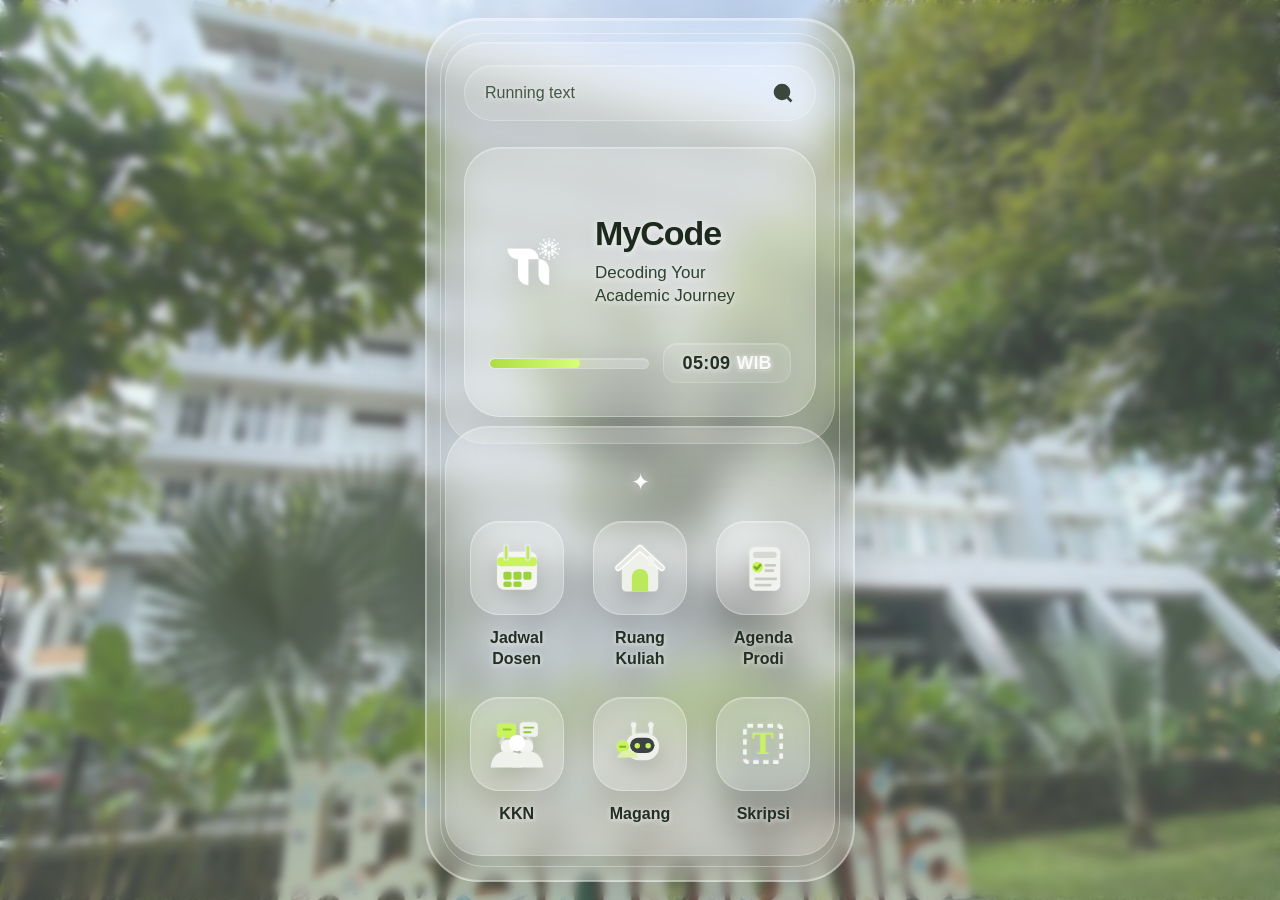
==== commit e7b2d490: "Add files via upload" ====
--- a/index.html
+++ b/index.html
@@ -1,1614 +1,47 @@
 <!DOCTYPE html>
 <html lang="id">
 <head>
-  <meta charset="UTF-8">
-  <meta name="viewport" content="width=device-width, initial-scale=1.0">
-  <title>Agenda Kegiatan Mahasiswa</title>
-  <meta name="description" content="Kalender agenda kegiatan mahasiswa berbasis Google Spreadsheet untuk GitHub Pages.">
-  <style>
-    :root{
-      --bg1:#b9c4b0;
-      --bg2:#d7dcd4;
-      --bg3:#8ea17d;
-      --card:rgba(235,238,232,0.55);
-      --card-strong:rgba(245,247,242,0.72);
-      --line:rgba(255,255,255,0.55);
-      --line-soft:rgba(255,255,255,0.28);
-      --text:#2f3a2d;
-      --muted:#495246;
-      --soft:#7c8378;
-      --primary:#b9de3a;
-      --primary-deep:#69c45a;
-      --danger:#e65151;
-      --danger-soft:rgba(230,81,81,0.12);
-      --shadow:0 18px 40px rgba(62,74,55,0.16);
-      --radius-xl:34px;
-      --radius-lg:24px;
-      --radius-md:18px;
-      --radius-sm:14px;
-      --font:Inter, ui-sans-serif, system-ui, -apple-system, BlinkMacSystemFont, "Segoe UI", sans-serif;
-    }
-
-    *{box-sizing:border-box}
-    html{scroll-behavior:smooth}
-    body{
-      margin:0;
-      min-height:100vh;
-      font-family:var(--font);
-      color:var(--text);
-      background:
-        radial-gradient(circle at 12% 18%, rgba(255,255,255,0.65), transparent 22%),
-        radial-gradient(circle at 82% 22%, rgba(183,204,149,0.5), transparent 18%),
-        radial-gradient(circle at 28% 80%, rgba(255,255,255,0.38), transparent 20%),
-        linear-gradient(135deg, var(--bg1), var(--bg2) 42%, #c8d0c1 70%, var(--bg3));
-      overflow-x:hidden;
-    }
-
-    body::before,
-    body::after{
-      content:"";
-      position:fixed;
-      inset:auto;
-      border-radius:999px;
-      filter:blur(85px);
-      opacity:.38;
-      pointer-events:none;
-      z-index:0;
-    }
-    body::before{
-      width:320px;height:320px;
-      left:-60px;top:120px;
-      background:rgba(120,163,88,.65);
-    }
-    body::after{
-      width:360px;height:360px;
-      right:-80px;top:40px;
-      background:rgba(255,255,255,.55);
-    }
-
-    button,input{font:inherit}
-    a{color:inherit}
-    .hidden{display:none !important}
-
-    .page-shell{
-      position:relative;
-      z-index:1;
-      width:min(780px, calc(100% - 24px));
-      margin:18px auto 34px;
-      padding:16px;
-    }
-
-    .page-shell::before,
-    .page-shell::after{
-      content:"";
-      position:absolute;
-      inset:0;
-      border-radius:40px;
-      background:rgba(240,243,237,0.26);
-      border:1px solid rgba(255,255,255,0.32);
-      backdrop-filter:blur(12px);
-      box-shadow:inset 0 1px 0 rgba(255,255,255,0.35);
-      pointer-events:none;
-    }
-    .page-shell::before{transform:translate(10px,10px); opacity:.6}
-    .page-shell::after{transform:translate(20px,20px); opacity:.32}
-
-    .app-card{
-      position:relative;
-      border-radius:38px;
-      background:linear-gradient(135deg, rgba(235,239,232,.78), rgba(217,223,212,.60));
-      border:1px solid rgba(255,255,255,.5);
-      backdrop-filter:blur(22px);
-      box-shadow:var(--shadow), inset 0 1px 0 rgba(255,255,255,.42);
-      padding:28px 20px 22px;
-    }
-
-    .app-header{
-      text-align:center;
-      padding:2px 10px 18px;
-    }
-
-    .eyebrow{
-      margin:0 0 8px;
-      font-size:.78rem;
-      letter-spacing:.16em;
-      font-weight:800;
-      text-transform:uppercase;
-      color:#4c5c47;
-    }
-
-    .app-header h1{
-      margin:0;
-      font-size:clamp(2rem, 5vw, 3rem);
-      line-height:1.05;
-      letter-spacing:.02em;
-      font-weight:900;
-      color:#2f3a2d;
-      text-transform:uppercase;
-    }
-
-    .subtitle{
-      margin:10px 0 0;
-      font-size:1rem;
-      color:var(--muted);
-      line-height:1.6;
-    }
-
-    .stats-strip{
-      display:grid;
-      grid-template-columns:repeat(2, minmax(0,1fr));
-      gap:12px;
-      margin-top:18px;
-    }
-
-    .stat-chip{
-      background:linear-gradient(135deg, rgba(246,248,244,.7), rgba(225,230,221,.55));
-      border:1px solid rgba(255,255,255,.48);
-      border-radius:18px;
-      padding:12px 14px;
-      box-shadow:inset 0 1px 0 rgba(255,255,255,.4);
-    }
-
-    .stat-chip span{
-      display:block;
-      font-size:.82rem;
-      color:var(--muted);
-      margin-bottom:6px;
-      font-weight:700;
-    }
-
-    .stat-chip strong{
-      display:block;
-      font-size:1.05rem;
-      line-height:1.35;
-      color:var(--text);
-    }
-
-    .config-tip{
-      margin:0 4px 14px;
-      padding:12px 14px;
-      border-radius:18px;
-      background:rgba(255,255,255,.26);
-      border:1px dashed rgba(255,255,255,.48);
-      color:var(--muted);
-      line-height:1.6;
-      font-size:.92rem;
-    }
-    .config-tip code{
-      background:rgba(47,58,45,.08);
-      padding:2px 6px;
-      border-radius:8px;
-    }
-
-    .search-panel,
-    .calendar-panel,
-    .detail-panel{
-      background:linear-gradient(135deg, rgba(241,243,239,.62), rgba(223,228,219,.48));
-      border:1px solid rgba(255,255,255,.48);
-      border-radius:26px;
-      box-shadow:inset 0 1px 0 rgba(255,255,255,.42);
-      backdrop-filter:blur(16px);
-    }
-
-    .search-panel{
-      padding:18px;
-      margin-bottom:16px;
-    }
-
-    .search-row{
-      display:grid;
-      grid-template-columns:minmax(0,1fr);
-      gap:12px;
-      align-items:center;
-    }
-
-    .search-wrap{
-      display:flex;
-      align-items:center;
-      gap:12px;
-      min-height:66px;
-      padding:0 18px 0 12px;
-      border-radius:20px;
-      background:linear-gradient(135deg, rgba(250,251,249,.48), rgba(224,228,220,.30));
-      border:1px solid rgba(255,255,255,.5);
-      box-shadow:inset 0 1px 0 rgba(255,255,255,.45);
-    }
-
-    .search-wrap:focus-within{
-      border-color:rgba(185,222,58,.78);
-      box-shadow:0 10px 18px rgba(98,124,57,.10), inset 0 1px 0 rgba(255,255,255,.45);
-    }
-
-    .search-icon-btn{
-      border:0;
-      background:transparent;
-      padding:0;
-      display:inline-flex;
-      align-items:center;
-      justify-content:center;
-      cursor:pointer;
-      flex-shrink:0;
-    }
-
-    .search-icon{
-      width:38px;
-      height:38px;
-      border-radius:14px;
-      display:inline-flex;
-      align-items:center;
-      justify-content:center;
-      background:linear-gradient(135deg, rgba(106,196,90,.88), rgba(186,222,58,.82));
-      color:#20351b;
-      font-size:1.05rem;
-      font-weight:900;
-      flex-shrink:0;
-      box-shadow:0 8px 18px rgba(106,196,90,.22);
-      transition:transform .18s ease, box-shadow .18s ease, filter .18s ease;
-    }
-
-    .search-icon-btn:hover .search-icon,
-    .search-icon-btn:focus-visible .search-icon{
-      transform:translateY(-1px) scale(1.02);
-      box-shadow:0 10px 20px rgba(106,196,90,.26);
-      filter:brightness(1.02);
-    }
-
-    .search-icon-btn:focus-visible{
-      outline:none;
-    }
-
-    .search-wrap input{
-      width:100%;
-      border:0;
-      outline:0;
-      background:transparent;
-      color:var(--text);
-      font-size:1.1rem;
-      font-weight:700;
-    }
-    .search-wrap input::placeholder{color:#5f685d; font-weight:700}
-
-    .ghost-btn,
-    .secondary-btn,
-    .nav-btn{
-      border:1px solid rgba(255,255,255,.48);
-      border-radius:18px;
-      background:linear-gradient(135deg, rgba(246,248,245,.62), rgba(223,228,219,.4));
-      color:var(--text);
-      cursor:pointer;
-      box-shadow:inset 0 1px 0 rgba(255,255,255,.42);
-      transition:transform .18s ease, box-shadow .18s ease, background .18s ease;
-      font-weight:800;
-    }
-
-    .ghost-btn,
-    .secondary-btn{
-      min-height:66px;
-      padding:0 18px;
-    }
-
-    .nav-btn{
-      min-height:54px;
-      min-width:92px;
-      padding:0 14px;
-      font-size:1.2rem;
-    }
-
-    .secondary-btn{
-      background:linear-gradient(135deg, rgba(186,222,58,.42), rgba(106,196,90,.24));
-    }
-
-    .ghost-btn:hover,
-    .secondary-btn:hover,
-    .nav-btn:hover{
-      transform:translateY(-1px);
-      box-shadow:0 10px 18px rgba(62,74,55,.12), inset 0 1px 0 rgba(255,255,255,.42);
-    }
-
-    .calendar-panel{
-      padding:14px;
-      margin-bottom:16px;
-    }
-
-    .month-card{
-      padding:14px;
-      border-radius:24px;
-      background:linear-gradient(135deg, rgba(244,246,241,.52), rgba(221,227,217,.34));
-      border:1px solid rgba(255,255,255,.45);
-      box-shadow:inset 0 1px 0 rgba(255,255,255,.42);
-    }
-
-    .month-head{
-      display:flex;
-      align-items:center;
-      gap:12px;
-      margin-bottom:14px;
-    }
-
-    .month-icon{
-      width:42px;
-      height:42px;
-      border-radius:14px;
-      display:flex;
-      align-items:center;
-      justify-content:center;
-      background:linear-gradient(135deg, rgba(106,196,90,.96), rgba(186,222,58,.86));
-      box-shadow:0 10px 18px rgba(106,196,90,.24);
-      font-size:1.25rem;
-    }
-
-    .month-title-wrap h2{
-      margin:0;
-      font-size:1.95rem;
-      line-height:1.1;
-      color:var(--text);
-      font-weight:900;
-    }
-
-    .month-title-wrap p{
-      margin:6px 0 0;
-      color:var(--muted);
-      line-height:1.55;
-      font-size:.96rem;
-    }
-
-    .month-controls{
-      display:grid;
-      grid-template-columns:88px minmax(0,1fr) 88px;
-      gap:10px;
-      margin-bottom:12px;
-    }
-
-    .legend{
-      display:flex;
-      gap:14px;
-      flex-wrap:wrap;
-      align-items:center;
-      font-size:.86rem;
-      color:var(--muted);
-      margin:0 4px 14px;
-    }
-    .legend span{display:inline-flex; align-items:center; gap:8px}
-    .legend-dot{
-      width:10px;
-      height:10px;
-      border-radius:999px;
-      display:inline-block;
-      box-shadow:0 0 0 4px rgba(255,255,255,.18);
-    }
-    .today-dot{background:var(--primary)}
-    .agenda-dot{background:var(--primary-deep)}
-    .holiday-dot{background:var(--danger)}
-
-    .calendar-head{
-      display:grid;
-      grid-template-columns:repeat(7, minmax(0,1fr));
-      gap:8px;
-      margin-bottom:8px;
-      padding:0 2px;
-    }
-    .calendar-head div{
-      text-align:center;
-      padding:8px 2px;
-      font-size:.98rem;
-      font-weight:800;
-      color:#2f3a2d;
-    }
-    .calendar-head div:last-child{color:var(--danger)}
-
-    .calendar-grid{
-      display:grid;
-      grid-template-columns:repeat(7, minmax(0,1fr));
-      gap:8px;
-    }
-
-    .calendar-cell{
-      min-height:78px;
-      border:1px solid rgba(255,255,255,.42);
-      border-radius:16px;
-      background:linear-gradient(135deg, rgba(249,250,248,.4), rgba(224,229,220,.22));
-      box-shadow:inset 0 1px 0 rgba(255,255,255,.42);
-      position:relative;
-      padding:10px 8px 20px;
-      cursor:pointer;
-      overflow:hidden;
-      transition:transform .16s ease, box-shadow .16s ease, border-color .16s ease;
-    }
-
-    .calendar-cell:hover{
-      transform:translateY(-1px);
-      box-shadow:0 10px 16px rgba(62,74,55,.10), inset 0 1px 0 rgba(255,255,255,.42);
-    }
-
-    .calendar-cell.outside-month{
-      opacity:.42;
-    }
-
-    .calendar-cell.selected{
-      border-color:rgba(185,222,58,.95);
-      box-shadow:0 12px 22px rgba(98,124,57,.12), inset 0 0 0 1px rgba(185,222,58,.65);
-    }
-
-    .calendar-cell.today .calendar-day-number{
-      border:2px solid rgba(185,222,58,.95);
-      background:rgba(255,255,255,.26);
-    }
-
-    .calendar-cell.selected .calendar-day-number{
-      border:2px solid rgba(185,222,58,.95);
-      background:rgba(185,222,58,.18);
-    }
-
-    .calendar-cell.holiday .calendar-day-number,
-    .calendar-cell.sunday .calendar-day-number{
-      color:var(--danger);
-    }
-
-    .calendar-day-top{
-      display:flex;
-      align-items:flex-start;
-      justify-content:flex-start;
-      margin-bottom:0;
-    }
-
-    .calendar-day-number{
-      width:34px;
-      height:34px;
-      display:flex;
-      align-items:center;
-      justify-content:center;
-      border-radius:999px;
-      border:2px solid transparent;
-      color:var(--text);
-      font-weight:900;
-      font-size:1.08rem;
-      line-height:1;
-      margin:0 auto;
-    }
-
-    .day-flags,
-    .calendar-holiday-name,
-    .calendar-agenda-preview{
-      display:none !important;
-    }
-
-    .agenda-markers{
-      position:absolute;
-      left:0;
-      right:0;
-      bottom:7px;
-      display:flex;
-      justify-content:center;
-      align-items:center;
-      gap:6px;
-    }
-
-    .marker-dot{
-      width:5px;
-      height:5px;
-      border-radius:999px;
-      background:var(--primary-deep);
-      box-shadow:none;
-    }
-
-    .marker-text{
-      display:none;
-    }
-
-    .calendar-cell.holiday .agenda-markers .marker-dot,
-    .calendar-cell.sunday .agenda-markers .marker-dot{
-      background:var(--danger);
-    }
-
-    .detail-panel{
-      padding:18px;
-    }
-
-    .detail-header{
-      display:flex;
-      justify-content:space-between;
-      gap:12px;
-      align-items:flex-start;
-      margin-bottom:14px;
-    }
-
-    .detail-header h2{
-      margin:0;
-      font-size:1.42rem;
-      line-height:1.3;
-    }
-
-    .detail-header p{
-      margin:6px 0 0;
-      color:var(--muted);
-      line-height:1.6;
-    }
-
-    .selected-badge{
-      flex-shrink:0;
-      background:linear-gradient(135deg, rgba(186,222,58,.42), rgba(106,196,90,.22));
-      border:1px solid rgba(255,255,255,.45);
-      border-radius:999px;
-      padding:10px 14px;
-      font-weight:900;
-      color:var(--text);
-      box-shadow:inset 0 1px 0 rgba(255,255,255,.42);
-      white-space:nowrap;
-    }
-
-    .holiday-banner{
-      margin-bottom:12px;
-      padding:12px 14px;
-      border-radius:16px;
-      background:rgba(230,81,81,.1);
-      color:#a83b3b;
-      border:1px solid rgba(230,81,81,.16);
-      line-height:1.6;
-      font-size:.95rem;
-    }
-
-    .agenda-list{
-      display:grid;
-      gap:12px;
-    }
-
-    .agenda-card{
-      border-radius:20px;
-      border:1px solid rgba(255,255,255,.45);
-      background:linear-gradient(135deg, rgba(249,250,248,.5), rgba(224,229,220,.3));
-      box-shadow:inset 0 1px 0 rgba(255,255,255,.42);
-      padding:16px;
-    }
-
-    .agenda-card-top{
-      display:flex;
-      justify-content:space-between;
-      gap:10px;
-      align-items:flex-start;
-      margin-bottom:12px;
-    }
-
-    .agenda-category{
-      margin:0 0 6px;
-      color:#57734a;
-      font-size:.8rem;
-      font-weight:900;
-      text-transform:uppercase;
-      letter-spacing:.08em;
-    }
-
-    .agenda-title{
-      margin:0;
-      font-size:1.12rem;
-      line-height:1.45;
-      color:var(--text);
-    }
-
-    .agenda-status{
-      border-radius:999px;
-      padding:8px 10px;
-      background:linear-gradient(135deg, rgba(186,222,58,.35), rgba(106,196,90,.18));
-      border:1px solid rgba(255,255,255,.42);
-      font-size:.78rem;
-      font-weight:900;
-      text-align:center;
-      min-width:110px;
-    }
-
-    .agenda-meta-grid{
-      display:grid;
-      grid-template-columns:repeat(2, minmax(0,1fr));
-      gap:10px;
-      margin-bottom:12px;
-    }
-
-    .agenda-meta-grid div{
-      border-radius:16px;
-      background:rgba(255,255,255,.22);
-      border:1px solid rgba(255,255,255,.36);
-      padding:12px;
-    }
-
-    .agenda-meta-grid span{
-      display:block;
-      color:var(--muted);
-      font-size:.78rem;
-      margin-bottom:6px;
-      font-weight:700;
-    }
-
-    .agenda-meta-grid strong{
-      display:block;
-      line-height:1.55;
-      color:var(--text);
-    }
-
-    .agenda-description{
-      margin:0 0 12px;
-      color:var(--muted);
-      line-height:1.72;
-    }
-
-    .agenda-tags{
-      display:flex;
-      flex-wrap:wrap;
-      gap:8px;
-      margin-bottom:12px;
-    }
-
-    .agenda-tag{
-      display:inline-flex;
-      align-items:center;
-      gap:6px;
-      border-radius:999px;
-      padding:8px 10px;
-      background:rgba(255,255,255,.24);
-      border:1px solid rgba(255,255,255,.36);
-      color:var(--text);
-      font-size:.82rem;
-      font-weight:800;
-    }
-
-    .agenda-links{
-      display:flex;
-      gap:10px;
-      flex-wrap:wrap;
-      margin-bottom:10px;
-    }
-
-    .agenda-links a{
-      text-decoration:none;
-      padding:10px 14px;
-      border-radius:999px;
-      background:linear-gradient(135deg, rgba(106,196,90,.92), rgba(186,222,58,.82));
-      color:#20351b;
-      font-weight:900;
-      box-shadow:0 8px 16px rgba(106,196,90,.18);
-    }
-
-    .agenda-footer{
-      display:flex;
-      justify-content:space-between;
-      gap:10px;
-      flex-wrap:wrap;
-      color:var(--muted);
-      font-size:.84rem;
-      padding-top:8px;
-      border-top:1px solid rgba(255,255,255,.34);
-    }
-
-    .empty-state{
-      padding:16px;
-      border-radius:18px;
-      background:rgba(255,255,255,.18);
-      border:1px solid rgba(255,255,255,.32);
-      color:var(--muted);
-      line-height:1.7;
-      text-align:center;
-    }
-
-    @media (max-width: 720px){
-      .page-shell{
-        width:min(100% - 14px, 780px);
-        padding:10px;
-        margin:10px auto 26px;
-      }
-      .page-shell::before{transform:translate(7px,7px)}
-      .page-shell::after{transform:translate(14px,14px)}
-      .app-card{padding:22px 14px 18px}
-      .month-title-wrap h2{font-size:1.7rem}
-      .month-controls{grid-template-columns:70px minmax(0,1fr) 70px}
-      .nav-btn{min-width:70px}
-      .stats-strip,
-      .agenda-meta-grid,
-      .search-row{grid-template-columns:1fr}
-      .ghost-btn,.secondary-btn{min-height:58px}
-      .calendar-head div{font-size:.86rem}
-      .calendar-cell{min-height:66px;padding:8px 4px 16px}
-      .calendar-day-number{width:30px;height:30px;font-size:1rem}
-      .detail-header,
-      .agenda-card-top,
-      .agenda-footer{flex-direction:column}
-      .selected-badge{white-space:normal}
-    }
-  </style>
-<style>
-
-          html,
-          body {
-            background: transparent !important;
-            background-image: none !important;
-            min-height: 100% !important;
-            width: 100% !important;
-            overflow-x: hidden !important;
-            overflow-y: auto !important;
-            scrollbar-width: none !important;
-            -ms-overflow-style: none !important;
-            color: #263225 !important;
-          }
-
-          html::-webkit-scrollbar,
-          body::-webkit-scrollbar,
-          *::-webkit-scrollbar,
-          .page-shell::-webkit-scrollbar,
-          .app-card::-webkit-scrollbar,
-          .detail-panel::-webkit-scrollbar,
-          .agenda-list::-webkit-scrollbar {
-            width: 0 !important;
-            height: 0 !important;
-            display: none !important;
-            background: transparent !important;
-          }
-
-          *,
-          .page-shell,
-          .app-card,
-          .detail-panel,
-          .agenda-list {
-            scrollbar-width: none !important;
-            -ms-overflow-style: none !important;
-          }
-
-          body {
-            display: block !important;
-            padding: 0 !important;
-            margin: 0 !important;
-          }
-
-          body::before,
-          body::after,
-          .page-shell::before,
-          .page-shell::after {
-            display: none !important;
-            content: none !important;
-            opacity: 0 !important;
-            background: transparent !important;
-            box-shadow: none !important;
-            border: 0 !important;
-          }
-
-          .page-shell,
-          .app-card {
-            width: 100% !important;
-            max-width: 100% !important;
-            min-height: auto !important;
-            height: auto !important;
-            margin: 0 !important;
-          }
-
-          .page-shell {
-            padding: 0 !important;
-            background: transparent !important;
-            border: 0 !important;
-            box-shadow: none !important;
-            backdrop-filter: none !important;
-            -webkit-backdrop-filter: none !important;
-          }
-
-          .app-card {
-            padding: 8px 8px 116px !important;
-            border-radius: 0 !important;
-            background: transparent !important;
-            border: 0 !important;
-            box-shadow: none !important;
-            backdrop-filter: none !important;
-            -webkit-backdrop-filter: none !important;
-            overflow: visible !important;
-          }
-
-          .app-header {
-            padding: 4px 10px 16px !important;
-          }
-
-          .search-panel,
-          .calendar-panel,
-          .detail-panel,
-          .month-card,
-          .stat-chip {
-            background: rgba(255,255,255,.22) !important;
-            border: 1.3px solid rgba(255,255,255,.46) !important;
-            box-shadow: inset 0 1px 0 rgba(255,255,255,.26), 0 8px 18px rgba(0,0,0,.04) !important;
-            backdrop-filter: blur(10px) !important;
-            -webkit-backdrop-filter: blur(10px) !important;
-          }
-
-          .config-tip {
-            background: rgba(255,255,255,.18) !important;
-            border-color: rgba(255,255,255,.46) !important;
-            color: #485244 !important;
-          }
-
-          h1,
-          h2,
-          h3,
-          .subtitle,
-          .eyebrow,
-          .calendar-head div,
-          .month-title-wrap p,
-          .legend,
-          .agenda-description,
-          .agenda-footer,
-          .selected-badge,
-          .agenda-meta-grid span,
-          .agenda-meta-grid strong,
-          .agenda-status,
-          .agenda-title,
-          .agenda-category,
-          .agenda-tag,
-          .search-wrap input,
-          .search-wrap input::placeholder {
-            color: #263225 !important;
-            text-shadow: 0 1px 6px rgba(255,255,255,.82) !important;
-          }
-
-          .app-header h1,
-          .month-title-wrap h2,
-          .detail-header h2 {
-            color: #1f2b1e !important;
-            text-shadow: 0 2px 8px rgba(255,255,255,.90), 0 1px 2px rgba(0,0,0,.08) !important;
-          }
-
-          .calendar-cell.outside-month {
-            opacity: .56 !important;
-          }
-
-          .calendar-cell.today .calendar-day-number {
-            border-color: rgba(185,222,58,.95) !important;
-            background: rgba(185,222,58,.18) !important;
-          }
-
-          .calendar-cell.sunday .calendar-day-number,
-          .calendar-cell.holiday .calendar-day-number {
-            color: #d13b3b !important;
-          }
-
-          .legend-dot {
-            box-shadow: none !important;
-          }
-
-          .agenda-links a {
-            color: #20351b !important;
-            text-shadow: none !important;
-          }
-
-          @media (max-width: 480px) {
-            .app-card {
-              padding: 6px 6px 116px !important;
-            }
-
-            .app-header {
-              padding-bottom: 14px !important;
-            }
-
-            .month-title-wrap h2 {
-              font-size: 1.58rem !important;
-            }
-
-            .calendar-cell {
-              min-height: 64px !important;
-            }
-
-            .calendar-day-number {
-              width: 30px !important;
-              height: 30px !important;
-              font-size: 1rem !important;
-            }
-          }
-        
-</style>
+  <meta charset="UTF-8" />
+  <meta name="viewport" content="width=device-width, initial-scale=1.0" />
+  <title>MyCode - TI UMY</title>
+  <link rel="stylesheet" href="style.css" />
 </head>
 <body>
-  <div class="page-shell">
-    <div class="app-card">
-      <header class="app-header">
-              <h1>Agenda Mahasiswa</h1>
-        <p class="subtitle">Kalender agenda kegiatan mahasiswa Teknologi Informasi UMY.</p>
-        <div class="stats-strip">
-          <div class="stat-chip">
-            <span>Total agenda</span>
-            <strong id="agendaCount">0</strong>
-          </div>
-          <div class="stat-chip">
-            <span>Bulan aktif</span>
-            <strong id="activeMonthLabel">-</strong>
-          </div>
-        </div>
-      </header>
+<main class="app" aria-label="MyCode TI UMY">
+    <div class="profile" aria-hidden="true">
+      <svg viewBox="0 0 24 24"><path d="M12 12.2c2.2 0 4-1.8 4-4s-1.8-4-4-4-4 1.8-4 4 1.8 4 4 4Zm0 2c-3 0-7 1.5-7 4.5V20h14v-1.3c0-3-4-4.5-7-4.5Z"/></svg>
+    </div>
 
-      <div class="config-tip hidden" id="configTip">
-        Data masih belum terhubung. Pastikan URL ada pada <code>CONFIG.spreadsheetUrl</code>.
+    <section class="top-panel">
+      <div class="search">
+        <span>Running text</span>
+        <svg viewBox="0 0 24 24" fill="none"><circle cx="11" cy="11" r="7"></circle><path d="m16.5 16.5 4 4"></path></svg>
       </div>
 
-      <section class="search-panel">
-        <div class="search-row">
-          <div class="search-wrap">
-            <button id="searchBtn" class="search-icon-btn" type="button" aria-label="Cari agenda">
-              <span class="search-icon">⌕</span>
-            </button>
-            <input id="searchInput" type="search" placeholder="kolom pencarian">
+      <div class="hero">
+        <div class="brand">
+          <div class="logo-wrap">
+            <img src="[data-uri]